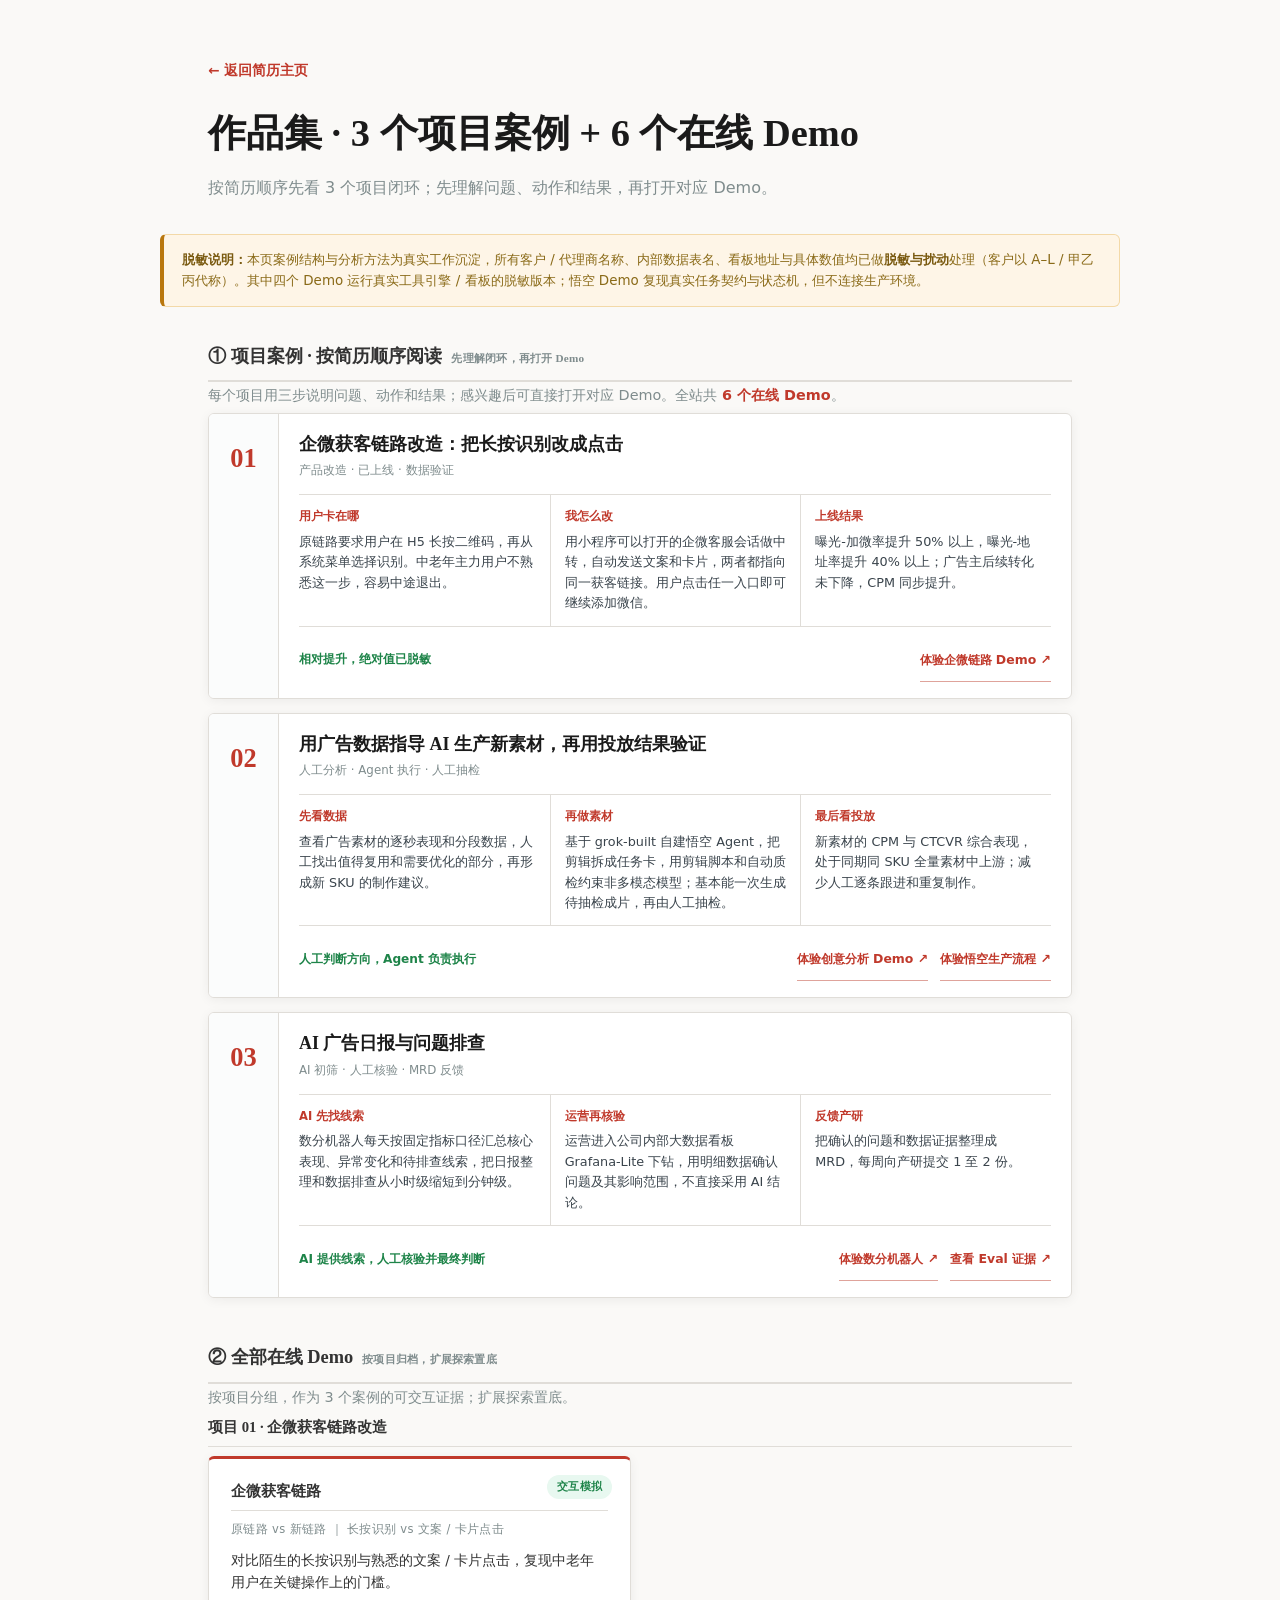
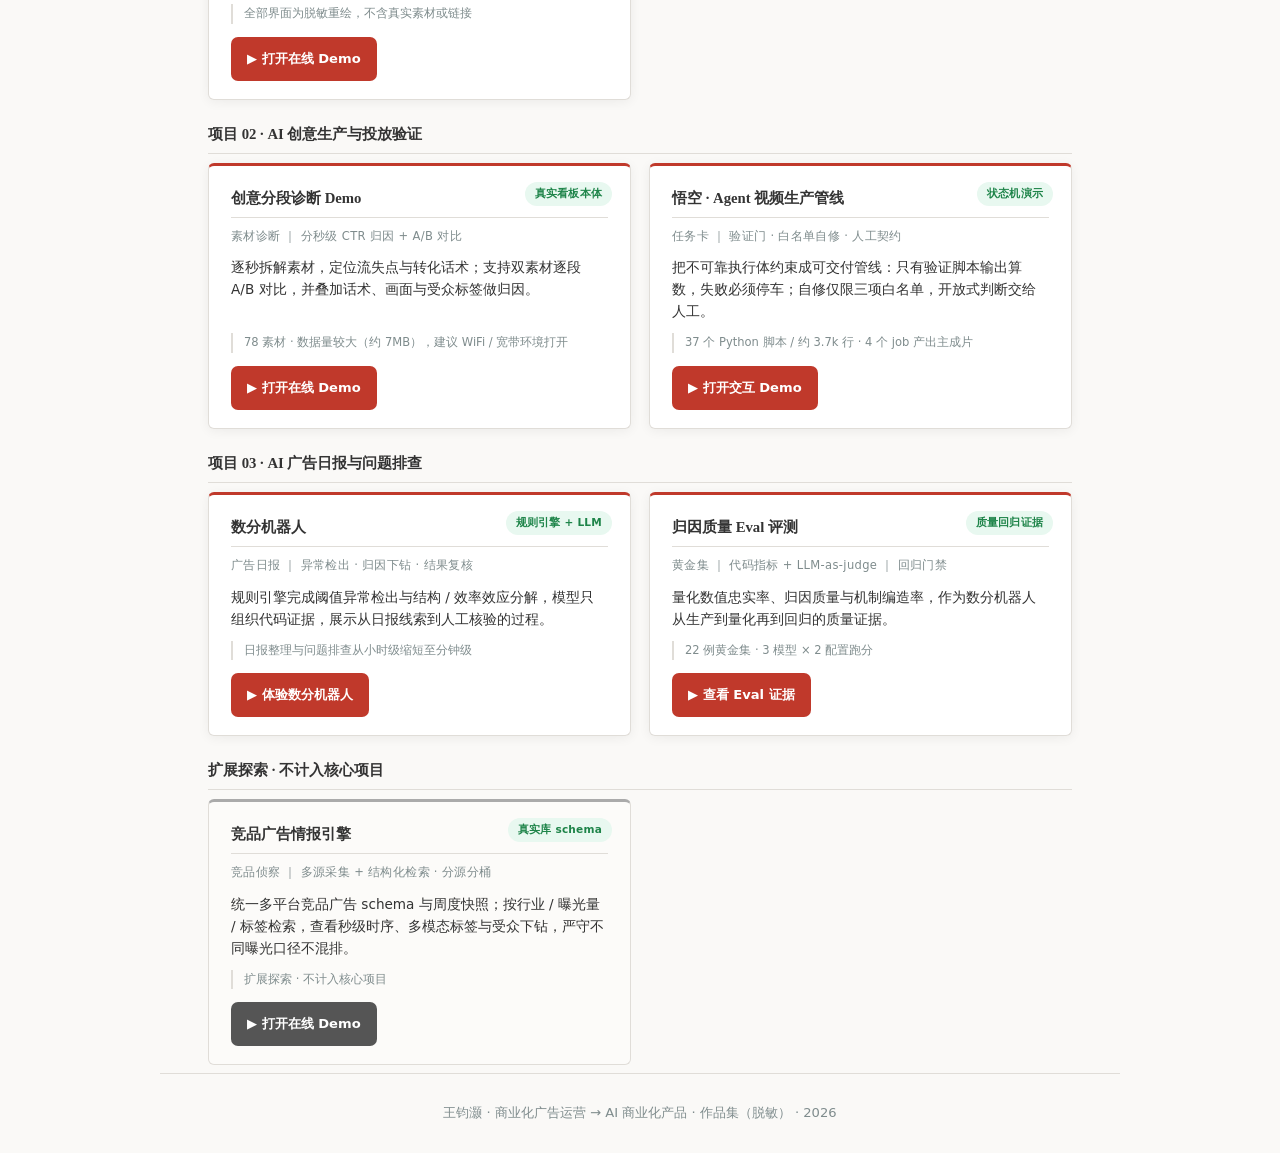
==== cases.html @ cb483949 "refactor: focus portfolio on three core cases" ====
<!DOCTYPE html>
<html lang="zh-CN">
<head>
  <meta charset="UTF-8">
  <meta name="viewport" content="width=device-width,initial-scale=1.0">
  <title>王钧灏 - 作品集：3 个项目案例 + 6 个在线 Demo</title>
  <meta name="description" content="王钧灏作品集：按简历顺序阅读企微获客链路、AI 创意生产与 AI 广告日报 3 个项目案例，并体验 6 个在线 Demo。">
  <link rel="icon" href="favicon.svg" type="image/svg+xml">
  <link rel="icon" href="favicon.png" type="image/png" sizes="256x256">
  <meta property="og:type" content="website">
  <meta property="og:title" content="王钧灏 · 作品集：3 个项目案例 + 6 个在线 Demo">
  <meta property="og:description" content="企微获客链路、AI 创意生产与 AI 广告日报 3 个项目案例，以及 6 个在线 Demo。">
  <meta property="og:image" content="https://kinghowang.github.io/kingho-resume/og-image.png">
  <meta property="og:url" content="https://kinghowang.github.io/kingho-resume/cases.html">
  <meta name="twitter:card" content="summary_large_image">
  <link rel="stylesheet" href="style.css">
  <style>
    /* ===== 案例页专属样式（复用 style.css 变量） ===== */
    :root{--c-green:#1e8449;--c-amber:#b9770e}
    .page-head{max-width:960px;margin:0 auto;padding:56px 48px 8px}
    .back-link{font-size:.85rem;color:var(--accent);text-decoration:none;font-weight:600}
    .back-link:hover{text-decoration:underline}
    .page-head h1{font-family:var(--font-display);font-size:clamp(1.7rem,3.5vw,2.4rem);font-weight:700;margin:18px 0 8px}
    .page-head .sub{color:var(--muted);font-size:1rem;max-width:680px}
    .disclaimer{
      max-width:960px;margin:24px auto 8px;padding:14px 18px;
      background:#fef5e7;border:1px solid #f3d9a8;border-left:4px solid var(--c-amber);
      border-radius:var(--radius);font-size:.84rem;color:#8a6a18;line-height:1.6;
    }
    .disclaimer strong{color:#7a5a10}

    /* ===== 在线 Demo 画廊 ===== */
    .demo-gallery{max-width:960px;margin:6px auto 8px;padding:0 48px;display:grid;grid-template-columns:1fr 1fr;gap:18px}
    .core-gallery{grid-template-columns:1fr}
    .demo-card{position:relative;display:flex;flex-direction:column;background:var(--card);border:1px solid var(--border);border-top:3px solid var(--accent);border-radius:var(--radius);padding:20px 22px 18px;box-shadow:var(--shadow);opacity:0;transform:translateY(24px)}
    .demo-card.visible{animation:fadeUp .55s ease forwards}
    .demo-card .dc-badge{position:absolute;top:16px;right:18px;font-size:.66rem;font-weight:700;color:var(--c-green);background:#e8f8f0;border-radius:20px;padding:3px 10px;letter-spacing:.02em}
    .demo-card h3{font-family:var(--font-display);font-size:1.12rem;font-weight:700;margin:0 0 4px;padding-right:92px}
    .demo-card .dc-kind{font-size:.72rem;color:var(--muted);letter-spacing:.03em;margin-bottom:10px}
    .demo-card .dc-desc{font-size:.85rem;line-height:1.62;color:#333;flex:1}
    .demo-card .dc-desc strong{color:var(--accent);font-weight:600}
    .demo-card .dc-meta{font-size:.72rem;color:var(--muted);margin:11px 0 13px;padding-left:11px;border-left:2px solid var(--border)}
    .demo-card .dc-open{display:inline-flex;align-items:center;gap:7px;align-self:flex-start;min-height:44px;font-size:.82rem;font-weight:700;color:#fff;background:var(--accent);border-radius:7px;padding:8px 16px;text-decoration:none;transition:opacity .18s,transform .18s}
    .demo-card .dc-open:hover{opacity:.9;transform:translateX(2px)}
    .demo-card.core-feature{grid-column:1/-1;background:linear-gradient(180deg,#fff,#fdf8f7);border-left:3px solid var(--accent)}
    .demo-card.core-feature .dc-actions{display:flex;flex-wrap:wrap;gap:10px;margin-top:auto}
    .demo-card.core-feature .dc-open.secondary{color:var(--accent);background:#fff;border:1px solid var(--accent)}
    .demo-card.extension{box-shadow:none;border-top-color:#aaa;background:#fcfbf9}
    .demo-card.extension .dc-open{background:#555}
    .section-divider{max-width:960px;margin:34px auto 0;padding:0 48px}
    .section-divider h2{font-family:var(--font-display);font-size:1.15rem;font-weight:700;color:#333;border-bottom:2px solid var(--border);padding-bottom:8px;display:flex;align-items:baseline;gap:9px;flex-wrap:wrap}
    .section-divider .sd-tag{font-size:.7rem;font-weight:600;color:var(--muted);letter-spacing:.02em}
    .demo-lead{max-width:960px;margin:2px auto 0;padding:0 48px;font-size:.9rem;color:var(--muted);line-height:1.6}
    /* ===== 与简历同序的项目入口 ===== */
    .case-index{max-width:960px;margin:6px auto 8px;padding:0 48px;display:grid;gap:14px}
    .case-index-card{display:grid;grid-template-columns:70px minmax(0,1fr);background:var(--card);border:1px solid var(--border);border-radius:var(--radius);box-shadow:var(--shadow);overflow:hidden;opacity:0;transform:translateY(24px)}
    .case-index-card.visible{animation:fadeUp .55s ease forwards}
    .case-index-no{display:flex;align-items:flex-start;justify-content:center;padding:22px 10px;background:#fbfcfc;border-right:1px solid var(--border);font-family:var(--font-display);font-size:1.65rem;font-weight:700;color:var(--accent)}
    .case-index-body{min-width:0;padding:18px 20px 16px}
    .case-index-body h3{font-family:var(--font-display);font-size:1.12rem;font-weight:700;line-height:1.35}
    .case-index-role{margin-top:4px;color:var(--muted);font-size:.74rem}
    .case-index-steps{display:grid;grid-template-columns:repeat(3,minmax(0,1fr));margin-top:14px;border-top:1px solid var(--border);border-bottom:1px solid var(--border)}
    .case-index-step{min-width:0;padding:12px 14px 12px 0}
    .case-index-step+.case-index-step{border-left:1px solid var(--border);padding-left:14px}
    .case-index-step h4{margin-bottom:5px;color:var(--accent);font-size:.72rem;font-weight:700}
    .case-index-step p{color:#3a444c;font-size:.8rem;line-height:1.6}
    .case-index-footer{display:flex;align-items:center;justify-content:space-between;gap:14px;margin-top:11px}
    .case-index-boundary{font-size:.76rem;color:var(--c-green);font-weight:600}
    .case-index-links{display:flex;flex-wrap:wrap;gap:12px;justify-content:flex-end}
    .case-index-links a{min-height:44px;display:inline-flex;align-items:center;color:var(--accent);font-size:.78rem;font-weight:700;text-decoration:none;border-bottom:1px solid #dfa39b}
    .case-index-links a:hover{text-decoration:underline}

    /* ===== 全部 Demo 目录 ===== */
    .demo-directory{max-width:960px;margin:6px auto 8px;padding:0 48px}
    .demo-group{margin-bottom:22px}
    .demo-group:last-child{margin-bottom:0}
    .demo-group h3{font-family:var(--font-display);font-size:.92rem;font-weight:700;color:#333;margin:0 0 9px;padding-bottom:6px;border-bottom:1px solid var(--border)}
    .demo-group .demo-gallery{max-width:none;margin:0;padding:0}
    .demo-group .demo-card{opacity:1;transform:none}

    @media(max-width:640px){
      .page-head{padding-left:20px;padding-right:20px}
      .demo-gallery{grid-template-columns:1fr;padding:0 20px}
      .section-divider,.demo-lead{padding:0 20px}
      .case-index,.demo-directory{padding:0 20px}
      .case-index-card{grid-template-columns:52px minmax(0,1fr)}
      .case-index-steps{grid-template-columns:1fr}
      .case-index-step{padding:11px 0}
      .case-index-step+.case-index-step{border-left:0;border-top:1px solid var(--border);padding-left:0}
      .case-index-footer{align-items:flex-start;flex-direction:column}
      .case-index-links{justify-content:flex-start}
      .demo-card h3{padding-right:80px}
    }
  </style>
</head>
<body>

<header class="page-head" data-reveal>
  <a class="back-link" href="index.html">← 返回简历主页</a>
  <h1>作品集 · 3 个项目案例 + 6 个在线 Demo</h1>
  <p class="sub">按简历顺序先看 3 个项目闭环；先理解问题、动作和结果，再打开对应 Demo。</p>
</header>

<div class="disclaimer" data-reveal>
  <strong>脱敏说明：</strong>本页案例结构与分析方法为真实工作沉淀，所有客户 / 代理商名称、内部数据表名、看板地址与具体数值均已做<strong>脱敏与扰动</strong>处理（客户以 A–L / 甲乙丙代称）。其中四个 Demo 运行真实工具引擎 / 看板的脱敏版本；悟空 Demo 复现真实任务契约与状态机，但不连接生产环境。
</div>

<!-- ============ ① 与简历同序的项目入口 ============ -->
<div class="section-divider" data-reveal><h2>① 项目案例 · 按简历顺序阅读 <span class="sd-tag">先理解闭环，再打开 Demo</span></h2></div>
<p class="demo-lead" data-reveal>每个项目用三步说明问题、动作和结果；感兴趣后可直接打开对应 Demo。全站共 <strong style="color:var(--accent)">6 个在线 Demo</strong>。</p>
<div class="case-index">
  <article class="case-index-card" id="case-lianlu" data-testid="project-case" data-reveal>
    <div class="case-index-no" aria-hidden="true">01</div>
    <div class="case-index-body">
      <h3>企微获客链路改造：把长按识别改成点击</h3>
      <p class="case-index-role">产品改造 · 已上线 · 数据验证</p>
      <div class="case-index-steps">
        <section class="case-index-step"><h4>用户卡在哪</h4><p>原链路要求用户在 H5 长按二维码，再从系统菜单选择识别。中老年主力用户不熟悉这一步，容易中途退出。</p></section>
        <section class="case-index-step"><h4>我怎么改</h4><p>用小程序可以打开的企微客服会话做中转，自动发送文案和卡片，两者都指向同一获客链接。用户点击任一入口即可继续添加微信。</p></section>
        <section class="case-index-step"><h4>上线结果</h4><p>曝光-加微率提升 50% 以上，曝光-地址率提升 40% 以上；广告主后续转化未下降，CPM 同步提升。</p></section>
      </div>
      <div class="case-index-footer"><p class="case-index-boundary">相对提升，绝对值已脱敏</p><div class="case-index-links"><a href="demo-wecom-flow.html">体验企微链路 Demo ↗</a></div></div>
    </div>
  </article>
  <article class="case-index-card" data-testid="project-case" data-reveal>
    <div class="case-index-no" aria-hidden="true">02</div>
    <div class="case-index-body">
      <h3>用广告数据指导 AI 生产新素材，再用投放结果验证</h3>
      <p class="case-index-role">人工分析 · Agent 执行 · 人工抽检</p>
      <div class="case-index-steps">
        <section class="case-index-step"><h4>先看数据</h4><p>查看广告素材的逐秒表现和分段数据，人工找出值得复用和需要优化的部分，再形成新 SKU 的制作建议。</p></section>
        <section class="case-index-step"><h4>再做素材</h4><p>基于 grok-built 自建悟空 Agent，把剪辑拆成任务卡，用剪辑脚本和自动质检约束非多模态模型；基本能一次生成待抽检成片，再由人工抽检。</p></section>
        <section class="case-index-step"><h4>最后看投放</h4><p>新素材的 CPM 与 CTCVR 综合表现，处于同期同 SKU 全量素材中上游；减少人工逐条跟进和重复制作。</p></section>
      </div>
      <div class="case-index-footer"><p class="case-index-boundary">人工判断方向，Agent 负责执行</p><div class="case-index-links"><a href="demo-creative.html">体验创意分析 Demo ↗</a><a href="demo-wukong.html">体验悟空生产流程 ↗</a></div></div>
    </div>
  </article>
  <article class="case-index-card" data-testid="project-case" data-reveal>
    <div class="case-index-no" aria-hidden="true">03</div>
    <div class="case-index-body">
      <h3>AI 广告日报与问题排查</h3>
      <p class="case-index-role">AI 初筛 · 人工核验 · MRD 反馈</p>
      <div class="case-index-steps">
        <section class="case-index-step"><h4>AI 先找线索</h4><p>数分机器人每天按固定指标口径汇总核心表现、异常变化和待排查线索，把日报整理和数据排查从小时级缩短到分钟级。</p></section>
        <section class="case-index-step"><h4>运营再核验</h4><p>运营进入公司内部大数据看板 Grafana-Lite 下钻，用明细数据确认问题及其影响范围，不直接采用 AI 结论。</p></section>
        <section class="case-index-step"><h4>反馈产研</h4><p>把确认的问题和数据证据整理成 MRD，每周向产研提交 1 至 2 份。</p></section>
      </div>
      <div class="case-index-footer"><p class="case-index-boundary">AI 提供线索，人工核验并最终判断</p><div class="case-index-links"><a href="demo-shufen.html">体验数分机器人 ↗</a><a href="demo-eval.html">查看 Eval 证据 ↗</a></div></div>
    </div>
  </article>
</div>

<!-- ============ ② 全部在线 DEMO ============ -->
<section data-section="demo-directory" aria-labelledby="demo-heading">
  <div class="section-divider" data-reveal style="margin-top:44px"><h2 id="demo-heading">② 全部在线 Demo <span class="sd-tag">按项目归档，扩展探索置底</span></h2></div>
  <p class="demo-lead" data-reveal>按项目分组，作为 3 个案例的可交互证据；扩展探索置底。</p>
  <div class="demo-directory">
    <div class="demo-group">
      <h3>项目 01 · 企微获客链路改造</h3>
      <div class="demo-gallery">
        <div class="demo-card" data-testid="project-demo" data-reveal>
          <span class="dc-badge">交互模拟</span>
          <h3>企微获客链路</h3>
          <div class="dc-kind">原链路 vs 新链路 ｜ 长按识别 vs 文案 / 卡片点击</div>
          <p class="dc-desc">对比陌生的长按识别与熟悉的文案 / 卡片点击，复现中老年用户在关键操作上的门槛。</p>
          <div class="dc-meta">全部界面为脱敏重绘，不含真实素材或链接</div>
          <a class="dc-open" href="demo-wecom-flow.html">▶ 打开在线 Demo</a>
        </div>
      </div>
    </div>

    <div class="demo-group">
      <h3>项目 02 · AI 创意生产与投放验证</h3>
      <div class="demo-gallery">
        <div class="demo-card" data-testid="project-demo" data-reveal>
          <span class="dc-badge">真实看板本体</span>
          <h3>创意分段诊断 Demo</h3>
          <div class="dc-kind">素材诊断 ｜ 分秒级 CTR 归因 + A/B 对比</div>
          <p class="dc-desc">逐秒拆解素材，定位流失点与转化话术；支持双素材逐段 A/B 对比，并叠加话术、画面与受众标签做归因。</p>
          <div class="dc-meta">78 素材 · 数据量较大（约 7MB），建议 WiFi / 宽带环境打开</div>
          <a class="dc-open" href="demo-creative.html">▶ 打开在线 Demo</a>
        </div>
        <div class="demo-card" data-testid="project-demo" data-reveal>
          <span class="dc-badge">状态机演示</span>
          <h3>悟空 · Agent 视频生产管线</h3>
          <div class="dc-kind">任务卡 ｜ 验证门 · 白名单自修 · 人工契约</div>
          <p class="dc-desc">把不可靠执行体约束成可交付管线：只有验证脚本输出算数，失败必须停车；自修仅限三项白名单，开放式判断交给人工。</p>
          <div class="dc-meta">37 个 Python 脚本 / 约 3.7k 行 · 4 个 job 产出主成片</div>
          <a class="dc-open" href="demo-wukong.html">▶ 打开交互 Demo</a>
        </div>
      </div>
    </div>

    <div class="demo-group">
      <h3>项目 03 · AI 广告日报与问题排查</h3>
      <div class="demo-gallery">
        <div class="demo-card" data-testid="project-demo" data-reveal>
          <span class="dc-badge">规则引擎 + LLM</span>
          <h3>数分机器人</h3>
          <div class="dc-kind">广告日报 ｜ 异常检出 · 归因下钻 · 结果复核</div>
          <p class="dc-desc">规则引擎完成阈值异常检出与结构 / 效率效应分解，模型只组织代码证据，展示从日报线索到人工核验的过程。</p>
          <div class="dc-meta">日报整理与问题排查从小时级缩短至分钟级</div>
          <a class="dc-open" href="demo-shufen.html">▶ 体验数分机器人</a>
        </div>
        <div class="demo-card" data-testid="project-demo" data-reveal>
          <span class="dc-badge">质量回归证据</span>
          <h3>归因质量 Eval 评测</h3>
          <div class="dc-kind">黄金集 ｜ 代码指标 + LLM-as-judge ｜ 回归门禁</div>
          <p class="dc-desc">量化数值忠实率、归因质量与机制编造率，作为数分机器人从生产到量化再到回归的质量证据。</p>
          <div class="dc-meta">22 例黄金集 · 3 模型 × 2 配置跑分</div>
          <a class="dc-open" href="demo-eval.html">▶ 查看 Eval 证据</a>
        </div>
      </div>
    </div>

    <div class="demo-group">
      <h3>扩展探索 · 不计入核心项目</h3>
      <div class="demo-gallery">
        <div class="demo-card extension" data-testid="extension-demo" data-reveal>
          <span class="dc-badge">真实库 schema</span>
          <h3>竞品广告情报引擎</h3>
          <div class="dc-kind">竞品侦察 ｜ 多源采集 + 结构化检索 · 分源分桶</div>
          <p class="dc-desc">统一多平台竞品广告 schema 与周度快照；按行业 / 曝光量 / 标签检索，查看秒级时序、多模态标签与受众下钻，严守不同曝光口径不混排。</p>
          <div class="dc-meta">扩展探索 · 不计入核心项目</div>
          <a class="dc-open" href="demo-advideo.html">▶ 打开在线 Demo</a>
        </div>
      </div>
    </div>
  </div>
</section>

<footer class="footer">王钧灏 · 商业化广告运营 → AI 商业化产品 · 作品集（脱敏） · 2026</footer>

<script>
document.addEventListener('DOMContentLoaded',()=>{
  const els=document.querySelectorAll('[data-reveal]');
  const io=new IntersectionObserver((entries)=>{
    entries.forEach(e=>{if(e.isIntersecting){e.target.classList.add('visible');io.unobserve(e.target)}})
  },{threshold:.08});
  els.forEach(el=>io.observe(el));
});

</script>
</body>
</html>
---- style.css ----
/* 字体：本地系统字体栈，零外部请求（去除 Google Fonts @import，加载更快、国内更稳）。
   若访客本机装有 Playfair Display / Source Sans 3 仍会优先使用，否则即时回退系统字体。 */

*{margin:0;padding:0;box-sizing:border-box}

:root{
  --ink:#1a1a1a;
  --paper:#faf9f7;
  --accent:#c0392b;
  --accent-soft:#e74c3c;
  --muted:#7f8c8d;
  --card:#ffffff;
  --border:#e0ddd8;
  --radius:6px;
  --shadow:0 2px 12px rgba(0,0,0,0.06);
  --font-display:'Playfair Display',Georgia,'Times New Roman','Songti SC','STSong','SimSun',serif;
  --font-body:'Source Sans 3',system-ui,-apple-system,'Segoe UI','PingFang SC','Microsoft YaHei','Hiragino Sans GB',sans-serif;
}

html{scroll-behavior:smooth}
body{
  font-family:var(--font-body);
  color:var(--ink);
  background:var(--paper);
  line-height:1.7;
  -webkit-font-smoothing:antialiased;
}

/* Hero */
.hero{
  position:relative;
  display:flex;
  align-items:center;
  gap:40px;
  padding:72px 48px 56px;
  max-width:960px;
  margin:0 auto;
  opacity:0;transform:translateY(24px);
  animation:fadeUp .7s .1s ease forwards;
}
.avatar-wrap{
  flex-shrink:0;width:140px;height:140px;border-radius:50%;
  overflow:hidden;border:3px solid var(--accent);
  box-shadow:0 8px 32px rgba(192,57,43,.15);
  transition:transform .35s ease;
  z-index:1;
}
.avatar-wrap:hover{transform:scale(1.05) rotate(2deg)}
.avatar-wrap img{width:100%;height:100%;object-fit:cover;display:block}
.hero-text{z-index:1;flex:1}
.hero-text h1{
  font-family:var(--font-display);
  font-size:clamp(2rem,4vw,2.8rem);
  font-weight:700;letter-spacing:.02em;
  margin-bottom:6px;
}
.hero-text .tagline{font-size:1.05rem;color:var(--muted);margin-bottom:14px}
.contact-row{display:flex;flex-wrap:wrap;gap:18px;font-size:.88rem;color:var(--muted)}
.contact-row > *::before{content:'';display:inline-block;width:6px;height:6px;border-radius:50%;background:var(--accent);margin-right:8px;vertical-align:middle}
.contact-row a{color:inherit;text-decoration:underline;text-decoration-color:rgba(192,57,43,.45);text-underline-offset:3px}
.contact-row a:hover{color:var(--accent);text-decoration-color:var(--accent)}
.contact-row a:focus-visible{outline:2px solid var(--accent);outline-offset:3px;border-radius:2px}
/* 微信：contact-row 内联入口 + 点击弹层 */
.wechat-trigger{font:inherit;color:inherit;background:none;border:0;padding:0;cursor:pointer;
  text-decoration:underline;text-decoration-color:rgba(192,57,43,.45);text-underline-offset:3px}
.wechat-trigger:hover{color:var(--accent);text-decoration-color:var(--accent)}
.wechat-trigger:focus-visible{outline:2px solid var(--accent);outline-offset:3px;border-radius:2px}
.wechat-dialog{border:0;padding:0;margin:auto;background:transparent;width:min(92vw,320px);max-width:none}
.wechat-dialog::backdrop{background:rgba(25,34,46,.55)}
.wechat-card{background:#fff;border:1px solid var(--border);border-radius:var(--radius);
  padding:22px 24px 18px;text-align:center;box-shadow:0 18px 48px rgba(0,0,0,.18)}
.wechat-card img{display:block;width:230px;height:230px;padding:20px;margin:0 auto 12px;object-fit:contain;background:#fff;border-radius:8px}
.wechat-card .wc-cap{font-size:.78rem;color:var(--muted);margin-bottom:8px}
.wechat-card .wechat-id{display:block;font-family:var(--mono,'SFMono-Regular',Consolas,monospace);
  font-size:.95rem;font-weight:700;color:var(--ink);letter-spacing:0;overflow-wrap:anywhere;margin-bottom:14px}
.wechat-card .wc-actions{display:flex;gap:10px;justify-content:center}
.wechat-card button{font:inherit;font-size:.8rem;padding:7px 16px;border-radius:7px;cursor:pointer;
  border:1px solid var(--border);background:#fff;color:#444;transition:all .18s}
.wechat-card #wechatCopy{min-width:140px}
.wechat-card #wechatClose{min-width:64px}
.wechat-card button.primary{background:var(--accent);border-color:var(--accent);color:#fff;font-weight:600}
.wechat-card button:hover{opacity:.86}
.wechat-card button:focus-visible{outline:2px solid var(--accent);outline-offset:2px}

/* Section */
.section{max-width:960px;margin:0 auto;padding:0 48px 56px;opacity:0;transform:translateY(32px)}
.section.visible{animation:fadeUp .6s ease forwards}
.section-title{
  font-family:var(--font-display);
  font-size:1.5rem;font-weight:600;
  border-bottom:2px solid var(--accent);
  padding-bottom:8px;margin-bottom:28px;
  display:flex;align-items:center;gap:10px;
}
.section-title .icon{
  width:28px;height:28px;border-radius:6px;
  background:var(--accent);color:#fff;
  display:grid;place-items:center;font-size:.85rem;flex-shrink:0;
}

/* Bento Grid */
.bento{display:grid;grid-template-columns:1fr 1fr;gap:16px}
.bento-card{
  background:var(--card);border:1px solid var(--border);
  border-radius:var(--radius);padding:20px 22px;
  transition:transform .25s ease,box-shadow .25s ease;
}
.bento-card:hover{transform:translateY(-3px);box-shadow:var(--shadow)}
.bento-card h3{font-size:.78rem;text-transform:uppercase;letter-spacing:.06em;color:var(--muted);margin-bottom:6px;font-weight:500}
.bento-card p{font-size:.92rem;line-height:1.6}
.bento-card .num{color:var(--accent);font-weight:700}

/* Resume project evidence rows */
.sec-note{max-width:960px;margin:-14px auto 18px;padding:0 48px;font-size:.82rem;color:var(--muted)}
.resume-project-list{display:grid;gap:14px}
.resume-project{display:grid;grid-template-columns:82px minmax(0,1fr);background:var(--card);border:1px solid var(--border);border-radius:6px;overflow:hidden;box-shadow:0 8px 24px rgba(31,35,38,.045);transition:transform .2s ease,box-shadow .2s ease}
.resume-project:hover{transform:translateY(-2px);box-shadow:var(--shadow)}
.resume-project__rail{display:flex;flex-direction:column;align-items:center;justify-content:space-between;padding:22px 12px;color:var(--accent);background:#fbfcfc;border-right:1px solid var(--border)}
.resume-project__rail strong{font-family:Georgia,serif;font-size:1.82rem;line-height:1}
.resume-project__rail span{writing-mode:vertical-rl;color:var(--muted);font-size:.68rem}
.resume-project__main{min-width:0;padding:22px 24px 18px}
.resume-project__header h3{font-family:var(--font-display);font-size:1.22rem;line-height:1.35;font-weight:700}
.resume-project__meta{margin-top:4px;color:#657274;font-size:.75rem}
.resume-project__steps{display:grid;grid-template-columns:repeat(3,minmax(0,1fr));margin-top:18px;border-top:1px solid var(--border);border-bottom:1px solid var(--border)}
.resume-project__step{min-width:0;padding:15px 18px 15px 0}
.resume-project__step+.resume-project__step{border-left:1px solid var(--border);padding-left:18px}
.resume-project__step h4{margin-bottom:5px;color:var(--accent);font-size:.75rem;font-weight:700}
.resume-project__step p{color:#3a444c;font-size:.82rem;line-height:1.7}
.resume-project__step strong{color:var(--ink);font-weight:700}
.resume-project__footer{display:flex;align-items:center;justify-content:space-between;gap:16px;margin-top:13px}
.resume-project__boundary{color:#196c5b;font-size:.75rem;font-weight:700}
.project-links{display:flex;flex-wrap:wrap;gap:18px}
.project-link{color:var(--accent);font-size:.75rem;font-weight:700;text-decoration:none;border-bottom:1px solid rgba(192,57,43,.45)}
.project-link::after{content:' \2197'}
.project-link:hover{border-bottom-color:var(--accent)}

/* Timeline */
.timeline{position:relative;padding-left:32px}
.timeline::before{content:'';position:absolute;left:7px;top:8px;bottom:8px;width:2px;background:var(--border)}
.tl-item{position:relative;margin-bottom:28px}
.tl-item:last-child{margin-bottom:0}
.tl-dot{
  position:absolute;left:-32px;top:8px;width:14px;height:14px;
  background:var(--accent);border-radius:50%;
  border:3px solid var(--paper);
  box-shadow:0 0 0 2px var(--accent);
}
.tl-card{
  background:var(--card);border:1px solid var(--border);
  border-radius:var(--radius);padding:22px 24px;
  transition:transform .25s ease,box-shadow .25s ease;
}
.tl-card:hover{transform:translateX(4px);box-shadow:var(--shadow)}
.tl-header{display:flex;justify-content:space-between;align-items:flex-start;flex-wrap:wrap;gap:10px;margin-bottom:14px}
.tl-header h3{font-family:var(--font-display);font-size:1.08rem;font-weight:600}
.company-tag{font-size:.75rem;background:#f0ebe6;color:var(--muted);padding:2px 10px;border-radius:20px;font-weight:500}
.date-tag{font-size:.82rem;color:var(--muted);white-space:nowrap}
.tags{display:flex;flex-wrap:wrap;gap:7px;margin-bottom:12px}
.tag{font-size:.72rem;padding:3px 9px;border-radius:4px;font-weight:500}
.tag-ind{background:#eaf2fb;color:#2471a3}
.tag-role{background:#e8f8f0;color:#1e8449}
.tag-met{background:#fef5e7;color:#b9770e}
.tl-list{list-style:none;padding:0}
.tl-list li{padding:6px 0 6px 18px;position:relative;font-size:.9rem;line-height:1.65}
.tl-list li::before{content:'';position:absolute;left:0;top:13px;width:6px;height:6px;background:var(--accent);border-radius:50%}
.tl-list li strong{font-weight:600}
.education-note{color:var(--muted);font-size:.9rem;line-height:1.65}
.tl-card--compact{display:grid;grid-template-columns:minmax(220px,.78fr) minmax(0,1.6fr) auto;grid-template-rows:auto auto;gap:6px 18px;align-items:start;padding:14px 18px}
.tl-card--compact .tl-header{display:contents}
.tl-card--compact .tl-header>div{grid-column:1;grid-row:1}
.tl-card--compact .tl-header h3{line-height:1.4}
.tl-card--compact .tl-header .date-tag{grid-column:3;grid-row:1;padding-top:2px}
.tl-card--compact>.tags{grid-column:1;grid-row:2;margin:0;align-self:start}
.tl-card--compact>.tl-list{grid-column:2;grid-row:1/3}
.tl-card--compact>.tl-list li{padding-top:0;padding-bottom:0;line-height:1.58}
.tl-card--compact>.tl-list li::before{top:8px}

/* Info Grid */
.info-grid{display:grid;grid-template-columns:1fr 1fr;gap:16px}
.info-card{background:var(--card);border:1px solid var(--border);border-radius:var(--radius);padding:20px 22px}
.info-card h4{font-size:.92rem;font-weight:600;margin-bottom:12px}
.info-list{list-style:none;padding:0}
.info-list li{font-size:.86rem;color:var(--muted);padding:4px 0 4px 16px;position:relative}
.info-list li::before{content:'\2713';position:absolute;left:0;color:#27ae60;font-weight:600;font-size:.82rem}

/* Footer */
.footer{text-align:center;padding:28px;font-size:.82rem;color:var(--muted);border-top:1px solid var(--border);max-width:960px;margin:0 auto}

/* Animations */
@keyframes fadeUp{to{opacity:1;transform:translateY(0)}}

@media(max-width:840px){
  .resume-project{grid-template-columns:56px minmax(0,1fr)}
  .resume-project__rail{padding:18px 8px}
  .resume-project__rail strong{font-size:1.45rem}
  .resume-project__main{padding:18px}
  .resume-project__steps{grid-template-columns:1fr}
  .resume-project__step{padding:13px 0}
  .resume-project__step+.resume-project__step{border-left:0;border-top:1px solid var(--border);padding-left:0}
  .resume-project__footer{align-items:flex-start;flex-direction:column}
  .tl-card--compact{grid-template-columns:1fr auto;gap:8px 12px;padding:13px 15px}
  .tl-card--compact .tl-header>div{grid-column:1;grid-row:1}
  .tl-card--compact .tl-header .date-tag{grid-column:2;grid-row:1}
  .tl-card--compact>.tags{grid-column:1/3;grid-row:2}
  .tl-card--compact>.tl-list{grid-column:1/3;grid-row:3}
}

@media(max-width:520px){
  .resume-project{grid-template-columns:1fr}
  .resume-project__rail{flex-direction:row;border-right:0;border-bottom:1px solid var(--border);padding:10px 16px}
  .resume-project__rail span{writing-mode:horizontal-tb}
  .tl-card--compact{grid-template-columns:1fr}
  .tl-card--compact .tl-header>div,.tl-card--compact .tl-header .date-tag,.tl-card--compact>.tags,.tl-card--compact>.tl-list{grid-column:1}
  .tl-card--compact .tl-header>div{grid-row:1}
  .tl-card--compact .tl-header .date-tag{grid-row:2}
  .tl-card--compact>.tags{grid-row:3}
  .tl-card--compact>.tl-list{grid-row:4}
}

/* Print */
@media print{
  body{background:#fff}
  .section,.hero{opacity:1;transform:none;animation:none}
  .bento-card,.tl-card,.info-card{box-shadow:none;break-inside:avoid}
  .avatar-wrap:hover{transform:none}
}

/* Mobile */
@media(max-width:640px){
  .hero{flex-direction:column;text-align:center;padding:28px 20px 20px;gap:14px}
  .contact-row{justify-content:center}
  .wechat-card img{width:min(calc(92vw - 48px),230px);height:min(calc(92vw - 48px),230px)}
  .bento{grid-template-columns:1fr}
  .info-grid{grid-template-columns:1fr}
  .section{padding:0 20px 40px}
  .sec-note{padding:0 20px}
  .tl-header{flex-direction:column}
}
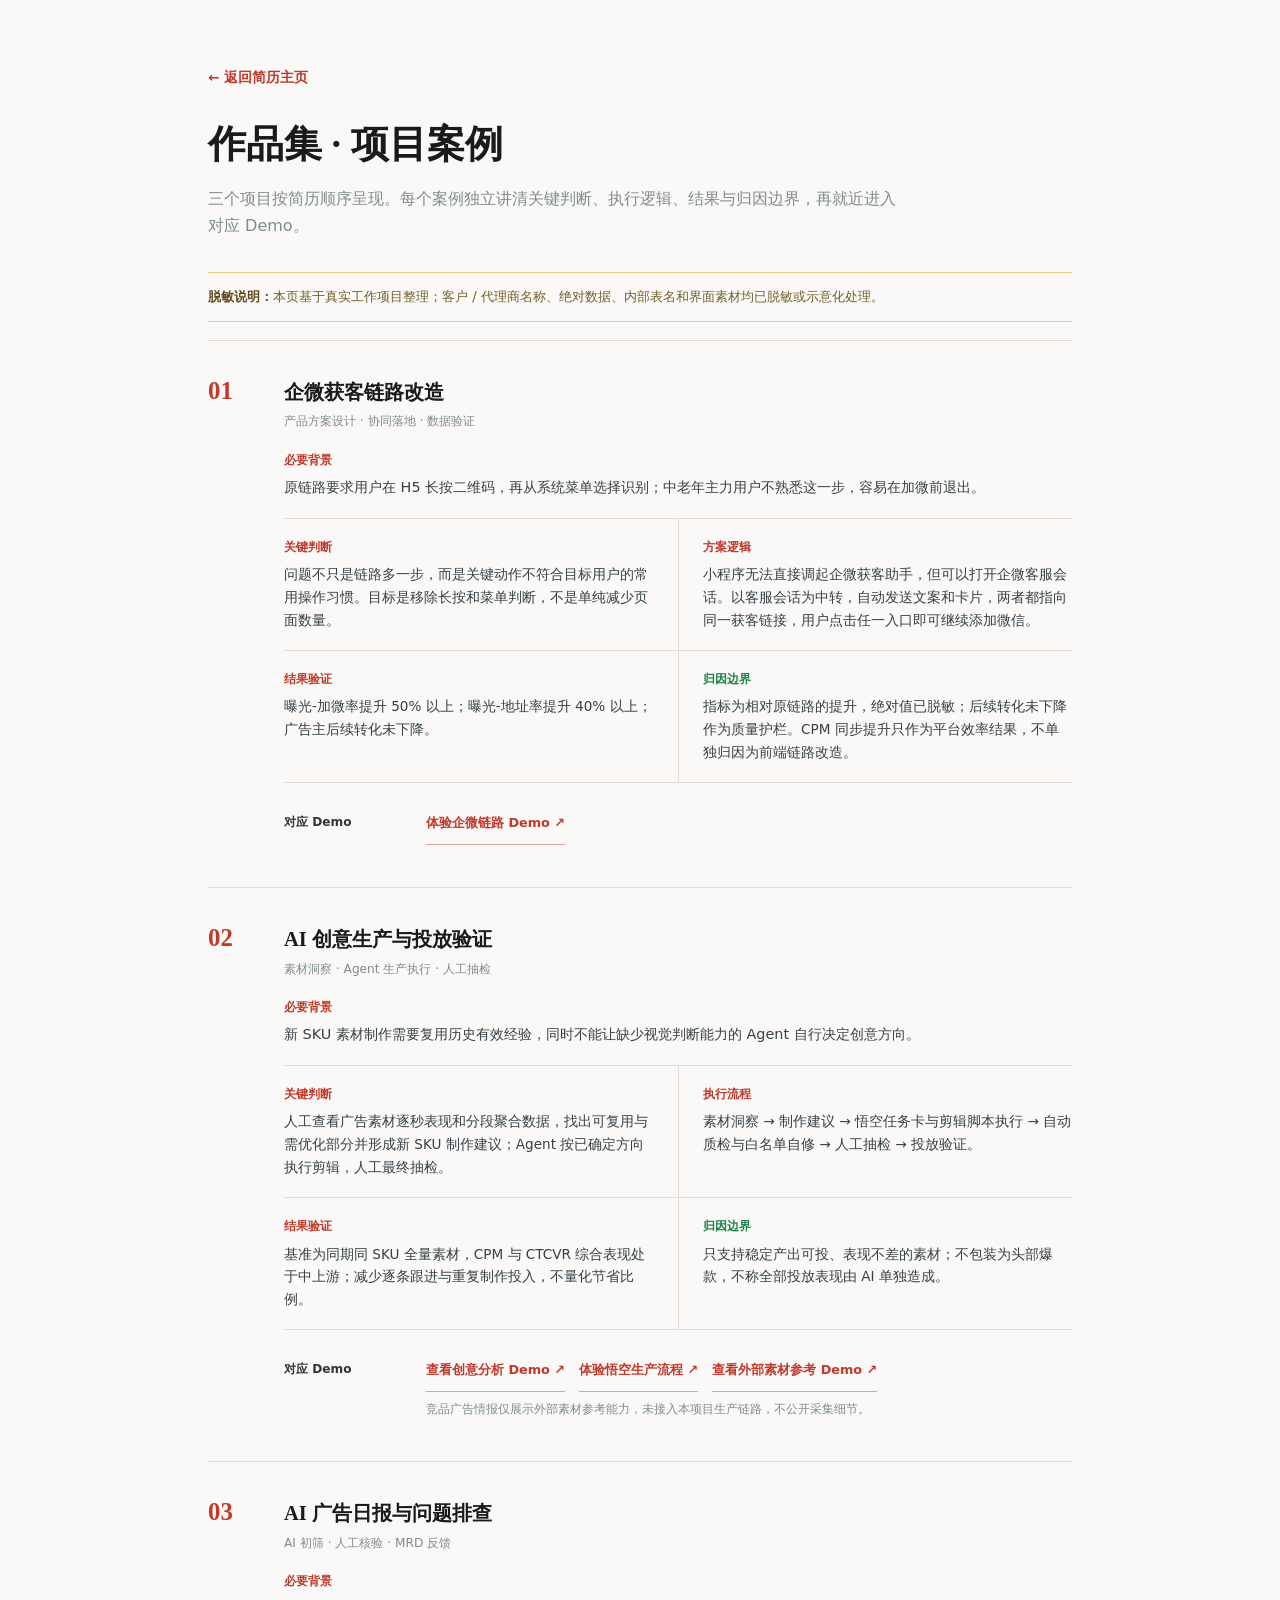
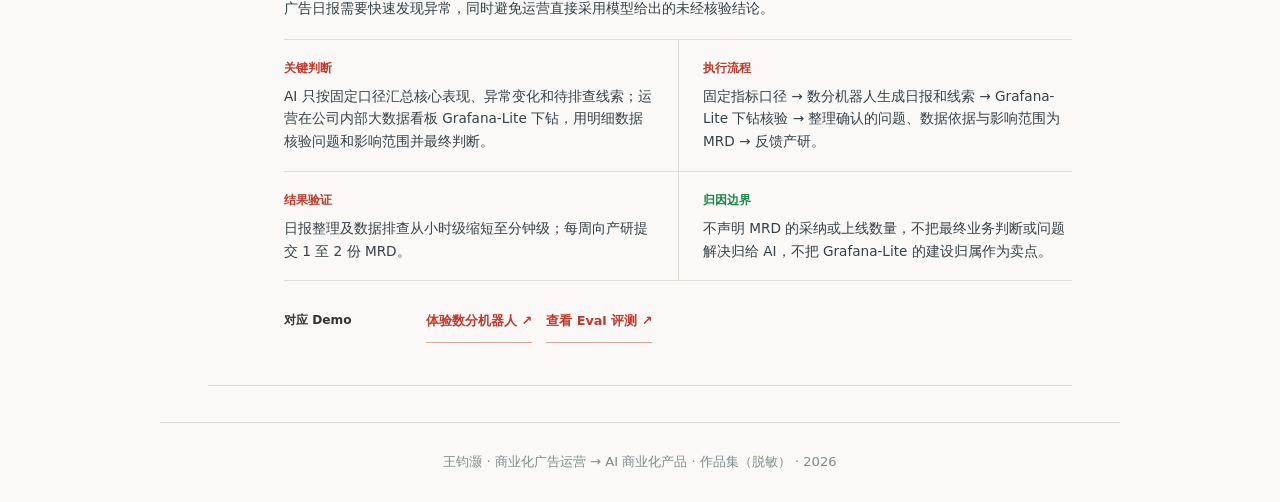
==== commit e4f9b11d: "refactor: turn portfolio into three complete project cases" ====
--- a/cases.html
+++ b/cases.html
@@ -3,93 +3,69 @@
 <head>
   <meta charset="UTF-8">
   <meta name="viewport" content="width=device-width,initial-scale=1.0">
-  <title>王钧灏 - 作品集：3 个项目案例 + 6 个在线 Demo</title>
-  <meta name="description" content="王钧灏作品集：按简历顺序阅读企微获客链路、AI 创意生产与 AI 广告日报 3 个项目案例，并体验 6 个在线 Demo。">
+  <title>王钧灏 - 作品集：三个项目案例</title>
+  <meta name="description" content="王钧灏作品集：企微获客链路、AI 创意生产与投放验证、AI 广告日报与问题排查。每个案例讲清背景、关键判断、执行逻辑、结果验证和归因边界。">
   <link rel="icon" href="favicon.svg" type="image/svg+xml">
   <link rel="icon" href="favicon.png" type="image/png" sizes="256x256">
   <meta property="og:type" content="website">
-  <meta property="og:title" content="王钧灏 · 作品集：3 个项目案例 + 6 个在线 Demo">
-  <meta property="og:description" content="企微获客链路、AI 创意生产与 AI 广告日报 3 个项目案例，以及 6 个在线 Demo。">
+  <meta property="og:title" content="王钧灏 · 作品集：三个项目案例">
+  <meta property="og:description" content="三个完整项目案例，按简历顺序呈现；对应 Demo 就近放在案例末尾。">
   <meta property="og:image" content="https://kinghowang.github.io/kingho-resume/og-image.png">
   <meta property="og:url" content="https://kinghowang.github.io/kingho-resume/cases.html">
   <meta name="twitter:card" content="summary_large_image">
   <link rel="stylesheet" href="style.css">
   <style>
-    /* ===== 案例页专属样式（复用 style.css 变量） ===== */
     :root{--c-green:#1e8449;--c-amber:#b9770e}
     .page-head{max-width:960px;margin:0 auto;padding:56px 48px 8px}
-    .back-link{font-size:.85rem;color:var(--accent);text-decoration:none;font-weight:600}
+    .back-link{display:inline-flex;align-items:center;min-height:44px;font-size:.85rem;color:var(--accent);text-decoration:none;font-weight:600}
     .back-link:hover{text-decoration:underline}
-    .page-head h1{font-family:var(--font-display);font-size:clamp(1.7rem,3.5vw,2.4rem);font-weight:700;margin:18px 0 8px}
-    .page-head .sub{color:var(--muted);font-size:1rem;max-width:680px}
-    .disclaimer{
-      max-width:960px;margin:24px auto 8px;padding:14px 18px;
-      background:#fef5e7;border:1px solid #f3d9a8;border-left:4px solid var(--c-amber);
-      border-radius:var(--radius);font-size:.84rem;color:#8a6a18;line-height:1.6;
+    .page-head h1{font-family:var(--font-display);font-size:2.4rem;font-weight:700;margin:12px 0 8px}
+    .page-head .sub{color:var(--muted);font-size:1rem;max-width:700px}
+    .disclaimer{max-width:864px;margin:24px auto 10px;padding:13px 0;border-top:1px solid #e6c986;border-bottom:1px solid #e6c986;font-size:.84rem;color:#735f2a;line-height:1.65}
+    .disclaimer strong{color:#5f4c1d}
+    .project-list{max-width:864px;margin:18px auto 0;padding:0 0 36px}
+    .project-case{padding:38px 0 42px;border-top:1px solid var(--border);opacity:0;transform:translateY(24px);scroll-margin-top:20px}
+    .project-case.visible{animation:fadeUp .55s ease forwards}
+    .project-case:last-child{border-bottom:1px solid var(--border)}
+    .project-case-head{display:grid;grid-template-columns:58px minmax(0,1fr);gap:18px;align-items:start}
+    .project-case-no{font-family:var(--font-display);font-size:1.55rem;line-height:1;color:var(--accent);font-weight:700}
+    .project-case-title h2{font-family:var(--font-display);font-size:1.28rem;line-height:1.35;font-weight:700}
+    .project-case-role{margin-top:5px;color:var(--muted);font-size:.76rem}
+    .project-context{max-width:760px;margin:19px 0 18px 76px;color:#354047;font-size:.9rem;line-height:1.72}
+    .project-label{display:block;margin-bottom:4px;color:var(--accent);font-size:.72rem;font-weight:700}
+    .project-detail-grid{display:grid;grid-template-columns:repeat(2,minmax(0,1fr));margin-left:76px;border-top:1px solid var(--border);border-bottom:1px solid var(--border)}
+    .project-detail{min-width:0;padding:18px 24px 18px 0}
+    .project-detail:nth-child(even){border-left:1px solid var(--border);padding-left:24px;padding-right:0}
+    .project-detail:nth-child(n+3){border-top:1px solid var(--border)}
+    .project-detail h3{margin-bottom:6px;color:var(--accent);font-size:.76rem;font-weight:700}
+    .project-detail p{color:#354047;font-size:.85rem;line-height:1.68}
+    .project-detail.attribution h3{color:var(--c-green)}
+    .project-demos{display:grid;grid-template-columns:128px minmax(0,1fr);gap:14px;margin:18px 0 0 76px;align-items:start}
+    .project-demos-title{padding-top:11px;color:#333;font-size:.76rem;font-weight:700}
+    .project-demo-links{display:flex;flex-wrap:wrap;gap:8px 14px}
+    .project-demo-link{display:inline-flex;align-items:center;min-height:44px;color:var(--accent);font-size:.8rem;font-weight:700;text-decoration:none;border-bottom:1px solid #dfa39b}
+    .project-demo-link:hover{text-decoration:underline}
+    .project-demo-note{width:100%;color:var(--muted);font-size:.74rem;line-height:1.6}
+    .footer{margin-top:0}
+    @media(max-width:960px){
+      .disclaimer,.project-list{margin-left:48px;margin-right:48px}
     }
-    .disclaimer strong{color:#7a5a10}
-
-    /* ===== 在线 Demo 画廊 ===== */
-    .demo-gallery{max-width:960px;margin:6px auto 8px;padding:0 48px;display:grid;grid-template-columns:1fr 1fr;gap:18px}
-    .core-gallery{grid-template-columns:1fr}
-    .demo-card{position:relative;display:flex;flex-direction:column;background:var(--card);border:1px solid var(--border);border-top:3px solid var(--accent);border-radius:var(--radius);padding:20px 22px 18px;box-shadow:var(--shadow);opacity:0;transform:translateY(24px)}
-    .demo-card.visible{animation:fadeUp .55s ease forwards}
-    .demo-card .dc-badge{position:absolute;top:16px;right:18px;font-size:.66rem;font-weight:700;color:var(--c-green);background:#e8f8f0;border-radius:20px;padding:3px 10px;letter-spacing:.02em}
-    .demo-card h3{font-family:var(--font-display);font-size:1.12rem;font-weight:700;margin:0 0 4px;padding-right:92px}
-    .demo-card .dc-kind{font-size:.72rem;color:var(--muted);letter-spacing:.03em;margin-bottom:10px}
-    .demo-card .dc-desc{font-size:.85rem;line-height:1.62;color:#333;flex:1}
-    .demo-card .dc-desc strong{color:var(--accent);font-weight:600}
-    .demo-card .dc-meta{font-size:.72rem;color:var(--muted);margin:11px 0 13px;padding-left:11px;border-left:2px solid var(--border)}
-    .demo-card .dc-open{display:inline-flex;align-items:center;gap:7px;align-self:flex-start;min-height:44px;font-size:.82rem;font-weight:700;color:#fff;background:var(--accent);border-radius:7px;padding:8px 16px;text-decoration:none;transition:opacity .18s,transform .18s}
-    .demo-card .dc-open:hover{opacity:.9;transform:translateX(2px)}
-    .demo-card.core-feature{grid-column:1/-1;background:linear-gradient(180deg,#fff,#fdf8f7);border-left:3px solid var(--accent)}
-    .demo-card.core-feature .dc-actions{display:flex;flex-wrap:wrap;gap:10px;margin-top:auto}
-    .demo-card.core-feature .dc-open.secondary{color:var(--accent);background:#fff;border:1px solid var(--accent)}
-    .demo-card.extension{box-shadow:none;border-top-color:#aaa;background:#fcfbf9}
-    .demo-card.extension .dc-open{background:#555}
-    .section-divider{max-width:960px;margin:34px auto 0;padding:0 48px}
-    .section-divider h2{font-family:var(--font-display);font-size:1.15rem;font-weight:700;color:#333;border-bottom:2px solid var(--border);padding-bottom:8px;display:flex;align-items:baseline;gap:9px;flex-wrap:wrap}
-    .section-divider .sd-tag{font-size:.7rem;font-weight:600;color:var(--muted);letter-spacing:.02em}
-    .demo-lead{max-width:960px;margin:2px auto 0;padding:0 48px;font-size:.9rem;color:var(--muted);line-height:1.6}
-    /* ===== 与简历同序的项目入口 ===== */
-    .case-index{max-width:960px;margin:6px auto 8px;padding:0 48px;display:grid;gap:14px}
-    .case-index-card{display:grid;grid-template-columns:70px minmax(0,1fr);background:var(--card);border:1px solid var(--border);border-radius:var(--radius);box-shadow:var(--shadow);overflow:hidden;opacity:0;transform:translateY(24px)}
-    .case-index-card.visible{animation:fadeUp .55s ease forwards}
-    .case-index-no{display:flex;align-items:flex-start;justify-content:center;padding:22px 10px;background:#fbfcfc;border-right:1px solid var(--border);font-family:var(--font-display);font-size:1.65rem;font-weight:700;color:var(--accent)}
-    .case-index-body{min-width:0;padding:18px 20px 16px}
-    .case-index-body h3{font-family:var(--font-display);font-size:1.12rem;font-weight:700;line-height:1.35}
-    .case-index-role{margin-top:4px;color:var(--muted);font-size:.74rem}
-    .case-index-steps{display:grid;grid-template-columns:repeat(3,minmax(0,1fr));margin-top:14px;border-top:1px solid var(--border);border-bottom:1px solid var(--border)}
-    .case-index-step{min-width:0;padding:12px 14px 12px 0}
-    .case-index-step+.case-index-step{border-left:1px solid var(--border);padding-left:14px}
-    .case-index-step h4{margin-bottom:5px;color:var(--accent);font-size:.72rem;font-weight:700}
-    .case-index-step p{color:#3a444c;font-size:.8rem;line-height:1.6}
-    .case-index-footer{display:flex;align-items:center;justify-content:space-between;gap:14px;margin-top:11px}
-    .case-index-boundary{font-size:.76rem;color:var(--c-green);font-weight:600}
-    .case-index-links{display:flex;flex-wrap:wrap;gap:12px;justify-content:flex-end}
-    .case-index-links a{min-height:44px;display:inline-flex;align-items:center;color:var(--accent);font-size:.78rem;font-weight:700;text-decoration:none;border-bottom:1px solid #dfa39b}
-    .case-index-links a:hover{text-decoration:underline}
-
-    /* ===== 全部 Demo 目录 ===== */
-    .demo-directory{max-width:960px;margin:6px auto 8px;padding:0 48px}
-    .demo-group{margin-bottom:22px}
-    .demo-group:last-child{margin-bottom:0}
-    .demo-group h3{font-family:var(--font-display);font-size:.92rem;font-weight:700;color:#333;margin:0 0 9px;padding-bottom:6px;border-bottom:1px solid var(--border)}
-    .demo-group .demo-gallery{max-width:none;margin:0;padding:0}
-    .demo-group .demo-card{opacity:1;transform:none}
-
     @media(max-width:640px){
-      .page-head{padding-left:20px;padding-right:20px}
-      .demo-gallery{grid-template-columns:1fr;padding:0 20px}
-      .section-divider,.demo-lead{padding:0 20px}
-      .case-index,.demo-directory{padding:0 20px}
-      .case-index-card{grid-template-columns:52px minmax(0,1fr)}
-      .case-index-steps{grid-template-columns:1fr}
-      .case-index-step{padding:11px 0}
-      .case-index-step+.case-index-step{border-left:0;border-top:1px solid var(--border);padding-left:0}
-      .case-index-footer{align-items:flex-start;flex-direction:column}
-      .case-index-links{justify-content:flex-start}
-      .demo-card h3{padding-right:80px}
+      .page-head{padding:36px 20px 4px}
+      .page-head h1{font-size:1.7rem}
+      .disclaimer,.project-list{margin-left:20px;margin-right:20px}
+      .project-case{padding:30px 0 34px}
+      .project-case-head{grid-template-columns:42px minmax(0,1fr);gap:10px}
+      .project-case-no{font-size:1.25rem}
+      .project-context,.project-detail-grid,.project-demos{margin-left:52px}
+      .project-detail-grid{grid-template-columns:1fr}
+      .project-detail{padding:15px 0}
+      .project-detail:nth-child(even){border-left:0;border-top:1px solid var(--border);padding-left:0}
+      .project-detail:nth-child(n+3){border-top:1px solid var(--border)}
+      .project-demos{grid-template-columns:1fr;gap:2px}
+      .project-demos-title{padding-top:0}
+      .project-demo-links{display:grid;grid-template-columns:1fr}
+      .project-demo-link{width:100%}
     }
   </style>
 </head>
@@ -97,137 +73,86 @@
 
 <header class="page-head" data-reveal>
   <a class="back-link" href="index.html">← 返回简历主页</a>
-  <h1>作品集 · 3 个项目案例 + 6 个在线 Demo</h1>
-  <p class="sub">按简历顺序先看 3 个项目闭环；先理解问题、动作和结果，再打开对应 Demo。</p>
+  <h1>作品集 · 项目案例</h1>
+  <p class="sub">三个项目按简历顺序呈现。每个案例独立讲清关键判断、执行逻辑、结果与归因边界，再就近进入对应 Demo。</p>
 </header>
 
 <div class="disclaimer" data-reveal>
-  <strong>脱敏说明：</strong>本页案例结构与分析方法为真实工作沉淀，所有客户 / 代理商名称、内部数据表名、看板地址与具体数值均已做<strong>脱敏与扰动</strong>处理（客户以 A–L / 甲乙丙代称）。其中四个 Demo 运行真实工具引擎 / 看板的脱敏版本；悟空 Demo 复现真实任务契约与状态机，但不连接生产环境。
+  <strong>脱敏说明：</strong>本页基于真实工作项目整理；客户 / 代理商名称、绝对数据、内部表名和界面素材均已脱敏或示意化处理。
 </div>
 
-<!-- ============ ① 与简历同序的项目入口 ============ -->
-<div class="section-divider" data-reveal><h2>① 项目案例 · 按简历顺序阅读 <span class="sd-tag">先理解闭环，再打开 Demo</span></h2></div>
-<p class="demo-lead" data-reveal>每个项目用三步说明问题、动作和结果；感兴趣后可直接打开对应 Demo。全站共 <strong style="color:var(--accent)">6 个在线 Demo</strong>。</p>
-<div class="case-index">
-  <article class="case-index-card" id="case-lianlu" data-testid="project-case" data-reveal>
-    <div class="case-index-no" aria-hidden="true">01</div>
-    <div class="case-index-body">
-      <h3>企微获客链路改造：把长按识别改成点击</h3>
-      <p class="case-index-role">产品改造 · 已上线 · 数据验证</p>
-      <div class="case-index-steps">
-        <section class="case-index-step"><h4>用户卡在哪</h4><p>原链路要求用户在 H5 长按二维码，再从系统菜单选择识别。中老年主力用户不熟悉这一步，容易中途退出。</p></section>
-        <section class="case-index-step"><h4>我怎么改</h4><p>用小程序可以打开的企微客服会话做中转，自动发送文案和卡片，两者都指向同一获客链接。用户点击任一入口即可继续添加微信。</p></section>
-        <section class="case-index-step"><h4>上线结果</h4><p>曝光-加微率提升 50% 以上，曝光-地址率提升 40% 以上；广告主后续转化未下降，CPM 同步提升。</p></section>
+<main class="project-list" aria-label="项目案例">
+  <article class="project-case" id="case-lianlu" data-testid="project-case" data-reveal>
+    <header class="project-case-head">
+      <div class="project-case-no" aria-hidden="true">01</div>
+      <div class="project-case-title">
+        <h2>企微获客链路改造</h2>
+        <p class="project-case-role">产品方案设计 · 协同落地 · 数据验证</p>
       </div>
-      <div class="case-index-footer"><p class="case-index-boundary">相对提升，绝对值已脱敏</p><div class="case-index-links"><a href="demo-wecom-flow.html">体验企微链路 Demo ↗</a></div></div>
+    </header>
+    <p class="project-context"><span class="project-label">必要背景</span>原链路要求用户在 H5 长按二维码，再从系统菜单选择识别；中老年主力用户不熟悉这一步，容易在加微前退出。</p>
+    <div class="project-detail-grid">
+      <section class="project-detail"><h3>关键判断</h3><p>问题不只是链路多一步，而是关键动作不符合目标用户的常用操作习惯。目标是移除长按和菜单判断，不是单纯减少页面数量。</p></section>
+      <section class="project-detail"><h3>方案逻辑</h3><p>小程序无法直接调起企微获客助手，但可以打开企微客服会话。以客服会话为中转，自动发送文案和卡片，两者都指向同一获客链接，用户点击任一入口即可继续添加微信。</p></section>
+      <section class="project-detail"><h3>结果验证</h3><p>曝光-加微率提升 50% 以上；曝光-地址率提升 40% 以上；广告主后续转化未下降。</p></section>
+      <section class="project-detail attribution"><h3>归因边界</h3><p>指标为相对原链路的提升，绝对值已脱敏；后续转化未下降作为质量护栏。CPM 同步提升只作为平台效率结果，不单独归因为前端链路改造。</p></section>
     </div>
+    <nav class="project-demos" aria-label="企微获客链路改造对应 Demo">
+      <p class="project-demos-title">对应 Demo</p>
+      <div class="project-demo-links"><a class="project-demo-link" href="demo-wecom-flow.html">体验企微链路 Demo ↗</a></div>
+    </nav>
   </article>
-  <article class="case-index-card" data-testid="project-case" data-reveal>
-    <div class="case-index-no" aria-hidden="true">02</div>
-    <div class="case-index-body">
-      <h3>用广告数据指导 AI 生产新素材，再用投放结果验证</h3>
-      <p class="case-index-role">人工分析 · Agent 执行 · 人工抽检</p>
-      <div class="case-index-steps">
-        <section class="case-index-step"><h4>先看数据</h4><p>查看广告素材的逐秒表现和分段数据，人工找出值得复用和需要优化的部分，再形成新 SKU 的制作建议。</p></section>
-        <section class="case-index-step"><h4>再做素材</h4><p>基于 grok-built 自建悟空 Agent，把剪辑拆成任务卡，用剪辑脚本和自动质检约束非多模态模型；基本能一次生成待抽检成片，再由人工抽检。</p></section>
-        <section class="case-index-step"><h4>最后看投放</h4><p>新素材的 CPM 与 CTCVR 综合表现，处于同期同 SKU 全量素材中上游；减少人工逐条跟进和重复制作。</p></section>
+
+  <article class="project-case" data-testid="project-case" data-reveal>
+    <header class="project-case-head">
+      <div class="project-case-no" aria-hidden="true">02</div>
+      <div class="project-case-title">
+        <h2>AI 创意生产与投放验证</h2>
+        <p class="project-case-role">素材洞察 · Agent 生产执行 · 人工抽检</p>
       </div>
-      <div class="case-index-footer"><p class="case-index-boundary">人工判断方向，Agent 负责执行</p><div class="case-index-links"><a href="demo-creative.html">体验创意分析 Demo ↗</a><a href="demo-wukong.html">体验悟空生产流程 ↗</a></div></div>
+    </header>
+    <p class="project-context"><span class="project-label">必要背景</span>新 SKU 素材制作需要复用历史有效经验，同时不能让缺少视觉判断能力的 Agent 自行决定创意方向。</p>
+    <div class="project-detail-grid">
+      <section class="project-detail"><h3>关键判断</h3><p>人工查看广告素材逐秒表现和分段聚合数据，找出可复用与需优化部分并形成新 SKU 制作建议；Agent 按已确定方向执行剪辑，人工最终抽检。</p></section>
+      <section class="project-detail"><h3>执行流程</h3><p>素材洞察 → 制作建议 → 悟空任务卡与剪辑脚本执行 → 自动质检与白名单自修 → 人工抽检 → 投放验证。</p></section>
+      <section class="project-detail"><h3>结果验证</h3><p>基准为同期同 SKU 全量素材，CPM 与 CTCVR 综合表现处于中上游；减少逐条跟进与重复制作投入，不量化节省比例。</p></section>
+      <section class="project-detail attribution"><h3>归因边界</h3><p>只支持稳定产出可投、表现不差的素材；不包装为头部爆款，不称全部投放表现由 AI 单独造成。</p></section>
     </div>
+    <nav class="project-demos" aria-label="AI 创意生产与投放验证对应 Demo">
+      <p class="project-demos-title">对应 Demo</p>
+      <div class="project-demo-links">
+        <a class="project-demo-link" href="demo-creative.html">查看创意分析 Demo ↗</a>
+        <a class="project-demo-link" href="demo-wukong.html">体验悟空生产流程 ↗</a>
+        <a class="project-demo-link" href="demo-advideo.html">查看外部素材参考 Demo ↗</a>
+        <p class="project-demo-note">竞品广告情报仅展示外部素材参考能力，未接入本项目生产链路，不公开采集细节。</p>
+      </div>
+    </nav>
   </article>
-  <article class="case-index-card" data-testid="project-case" data-reveal>
-    <div class="case-index-no" aria-hidden="true">03</div>
-    <div class="case-index-body">
-      <h3>AI 广告日报与问题排查</h3>
-      <p class="case-index-role">AI 初筛 · 人工核验 · MRD 反馈</p>
-      <div class="case-index-steps">
-        <section class="case-index-step"><h4>AI 先找线索</h4><p>数分机器人每天按固定指标口径汇总核心表现、异常变化和待排查线索，把日报整理和数据排查从小时级缩短到分钟级。</p></section>
-        <section class="case-index-step"><h4>运营再核验</h4><p>运营进入公司内部大数据看板 Grafana-Lite 下钻，用明细数据确认问题及其影响范围，不直接采用 AI 结论。</p></section>
-        <section class="case-index-step"><h4>反馈产研</h4><p>把确认的问题和数据证据整理成 MRD，每周向产研提交 1 至 2 份。</p></section>
+
+  <article class="project-case" data-testid="project-case" data-reveal>
+    <header class="project-case-head">
+      <div class="project-case-no" aria-hidden="true">03</div>
+      <div class="project-case-title">
+        <h2>AI 广告日报与问题排查</h2>
+        <p class="project-case-role">AI 初筛 · 人工核验 · MRD 反馈</p>
       </div>
-      <div class="case-index-footer"><p class="case-index-boundary">AI 提供线索，人工核验并最终判断</p><div class="case-index-links"><a href="demo-shufen.html">体验数分机器人 ↗</a><a href="demo-eval.html">查看 Eval 证据 ↗</a></div></div>
+    </header>
+    <p class="project-context"><span class="project-label">必要背景</span>广告日报需要快速发现异常，同时避免运营直接采用模型给出的未经核验结论。</p>
+    <div class="project-detail-grid">
+      <section class="project-detail"><h3>关键判断</h3><p>AI 只按固定口径汇总核心表现、异常变化和待排查线索；运营在公司内部大数据看板 Grafana-Lite 下钻，用明细数据核验问题和影响范围并最终判断。</p></section>
+      <section class="project-detail"><h3>执行流程</h3><p>固定指标口径 → 数分机器人生成日报和线索 → Grafana-Lite 下钻核验 → 整理确认的问题、数据依据与影响范围为 MRD → 反馈产研。</p></section>
+      <section class="project-detail"><h3>结果验证</h3><p>日报整理及数据排查从小时级缩短至分钟级；每周向产研提交 1 至 2 份 MRD。</p></section>
+      <section class="project-detail attribution"><h3>归因边界</h3><p>不声明 MRD 的采纳或上线数量，不把最终业务判断或问题解决归给 AI，不把 Grafana-Lite 的建设归属作为卖点。</p></section>
     </div>
+    <nav class="project-demos" aria-label="AI 广告日报与问题排查对应 Demo">
+      <p class="project-demos-title">对应 Demo</p>
+      <div class="project-demo-links">
+        <a class="project-demo-link" href="demo-shufen.html">体验数分机器人 ↗</a>
+        <a class="project-demo-link" href="demo-eval.html">查看 Eval 评测 ↗</a>
+      </div>
+    </nav>
   </article>
-</div>
-
-<!-- ============ ② 全部在线 DEMO ============ -->
-<section data-section="demo-directory" aria-labelledby="demo-heading">
-  <div class="section-divider" data-reveal style="margin-top:44px"><h2 id="demo-heading">② 全部在线 Demo <span class="sd-tag">按项目归档，扩展探索置底</span></h2></div>
-  <p class="demo-lead" data-reveal>按项目分组，作为 3 个案例的可交互证据；扩展探索置底。</p>
-  <div class="demo-directory">
-    <div class="demo-group">
-      <h3>项目 01 · 企微获客链路改造</h3>
-      <div class="demo-gallery">
-        <div class="demo-card" data-testid="project-demo" data-reveal>
-          <span class="dc-badge">交互模拟</span>
-          <h3>企微获客链路</h3>
-          <div class="dc-kind">原链路 vs 新链路 ｜ 长按识别 vs 文案 / 卡片点击</div>
-          <p class="dc-desc">对比陌生的长按识别与熟悉的文案 / 卡片点击，复现中老年用户在关键操作上的门槛。</p>
-          <div class="dc-meta">全部界面为脱敏重绘，不含真实素材或链接</div>
-          <a class="dc-open" href="demo-wecom-flow.html">▶ 打开在线 Demo</a>
-        </div>
-      </div>
-    </div>
-
-    <div class="demo-group">
-      <h3>项目 02 · AI 创意生产与投放验证</h3>
-      <div class="demo-gallery">
-        <div class="demo-card" data-testid="project-demo" data-reveal>
-          <span class="dc-badge">真实看板本体</span>
-          <h3>创意分段诊断 Demo</h3>
-          <div class="dc-kind">素材诊断 ｜ 分秒级 CTR 归因 + A/B 对比</div>
-          <p class="dc-desc">逐秒拆解素材，定位流失点与转化话术；支持双素材逐段 A/B 对比，并叠加话术、画面与受众标签做归因。</p>
-          <div class="dc-meta">78 素材 · 数据量较大（约 7MB），建议 WiFi / 宽带环境打开</div>
-          <a class="dc-open" href="demo-creative.html">▶ 打开在线 Demo</a>
-        </div>
-        <div class="demo-card" data-testid="project-demo" data-reveal>
-          <span class="dc-badge">状态机演示</span>
-          <h3>悟空 · Agent 视频生产管线</h3>
-          <div class="dc-kind">任务卡 ｜ 验证门 · 白名单自修 · 人工契约</div>
-          <p class="dc-desc">把不可靠执行体约束成可交付管线：只有验证脚本输出算数，失败必须停车；自修仅限三项白名单，开放式判断交给人工。</p>
-          <div class="dc-meta">37 个 Python 脚本 / 约 3.7k 行 · 4 个 job 产出主成片</div>
-          <a class="dc-open" href="demo-wukong.html">▶ 打开交互 Demo</a>
-        </div>
-      </div>
-    </div>
-
-    <div class="demo-group">
-      <h3>项目 03 · AI 广告日报与问题排查</h3>
-      <div class="demo-gallery">
-        <div class="demo-card" data-testid="project-demo" data-reveal>
-          <span class="dc-badge">规则引擎 + LLM</span>
-          <h3>数分机器人</h3>
-          <div class="dc-kind">广告日报 ｜ 异常检出 · 归因下钻 · 结果复核</div>
-          <p class="dc-desc">规则引擎完成阈值异常检出与结构 / 效率效应分解，模型只组织代码证据，展示从日报线索到人工核验的过程。</p>
-          <div class="dc-meta">日报整理与问题排查从小时级缩短至分钟级</div>
-          <a class="dc-open" href="demo-shufen.html">▶ 体验数分机器人</a>
-        </div>
-        <div class="demo-card" data-testid="project-demo" data-reveal>
-          <span class="dc-badge">质量回归证据</span>
-          <h3>归因质量 Eval 评测</h3>
-          <div class="dc-kind">黄金集 ｜ 代码指标 + LLM-as-judge ｜ 回归门禁</div>
-          <p class="dc-desc">量化数值忠实率、归因质量与机制编造率，作为数分机器人从生产到量化再到回归的质量证据。</p>
-          <div class="dc-meta">22 例黄金集 · 3 模型 × 2 配置跑分</div>
-          <a class="dc-open" href="demo-eval.html">▶ 查看 Eval 证据</a>
-        </div>
-      </div>
-    </div>
-
-    <div class="demo-group">
-      <h3>扩展探索 · 不计入核心项目</h3>
-      <div class="demo-gallery">
-        <div class="demo-card extension" data-testid="extension-demo" data-reveal>
-          <span class="dc-badge">真实库 schema</span>
-          <h3>竞品广告情报引擎</h3>
-          <div class="dc-kind">竞品侦察 ｜ 多源采集 + 结构化检索 · 分源分桶</div>
-          <p class="dc-desc">统一多平台竞品广告 schema 与周度快照；按行业 / 曝光量 / 标签检索，查看秒级时序、多模态标签与受众下钻，严守不同曝光口径不混排。</p>
-          <div class="dc-meta">扩展探索 · 不计入核心项目</div>
-          <a class="dc-open" href="demo-advideo.html">▶ 打开在线 Demo</a>
-        </div>
-      </div>
-    </div>
-  </div>
-</section>
+</main>
 
 <footer class="footer">王钧灏 · 商业化广告运营 → AI 商业化产品 · 作品集（脱敏） · 2026</footer>
 
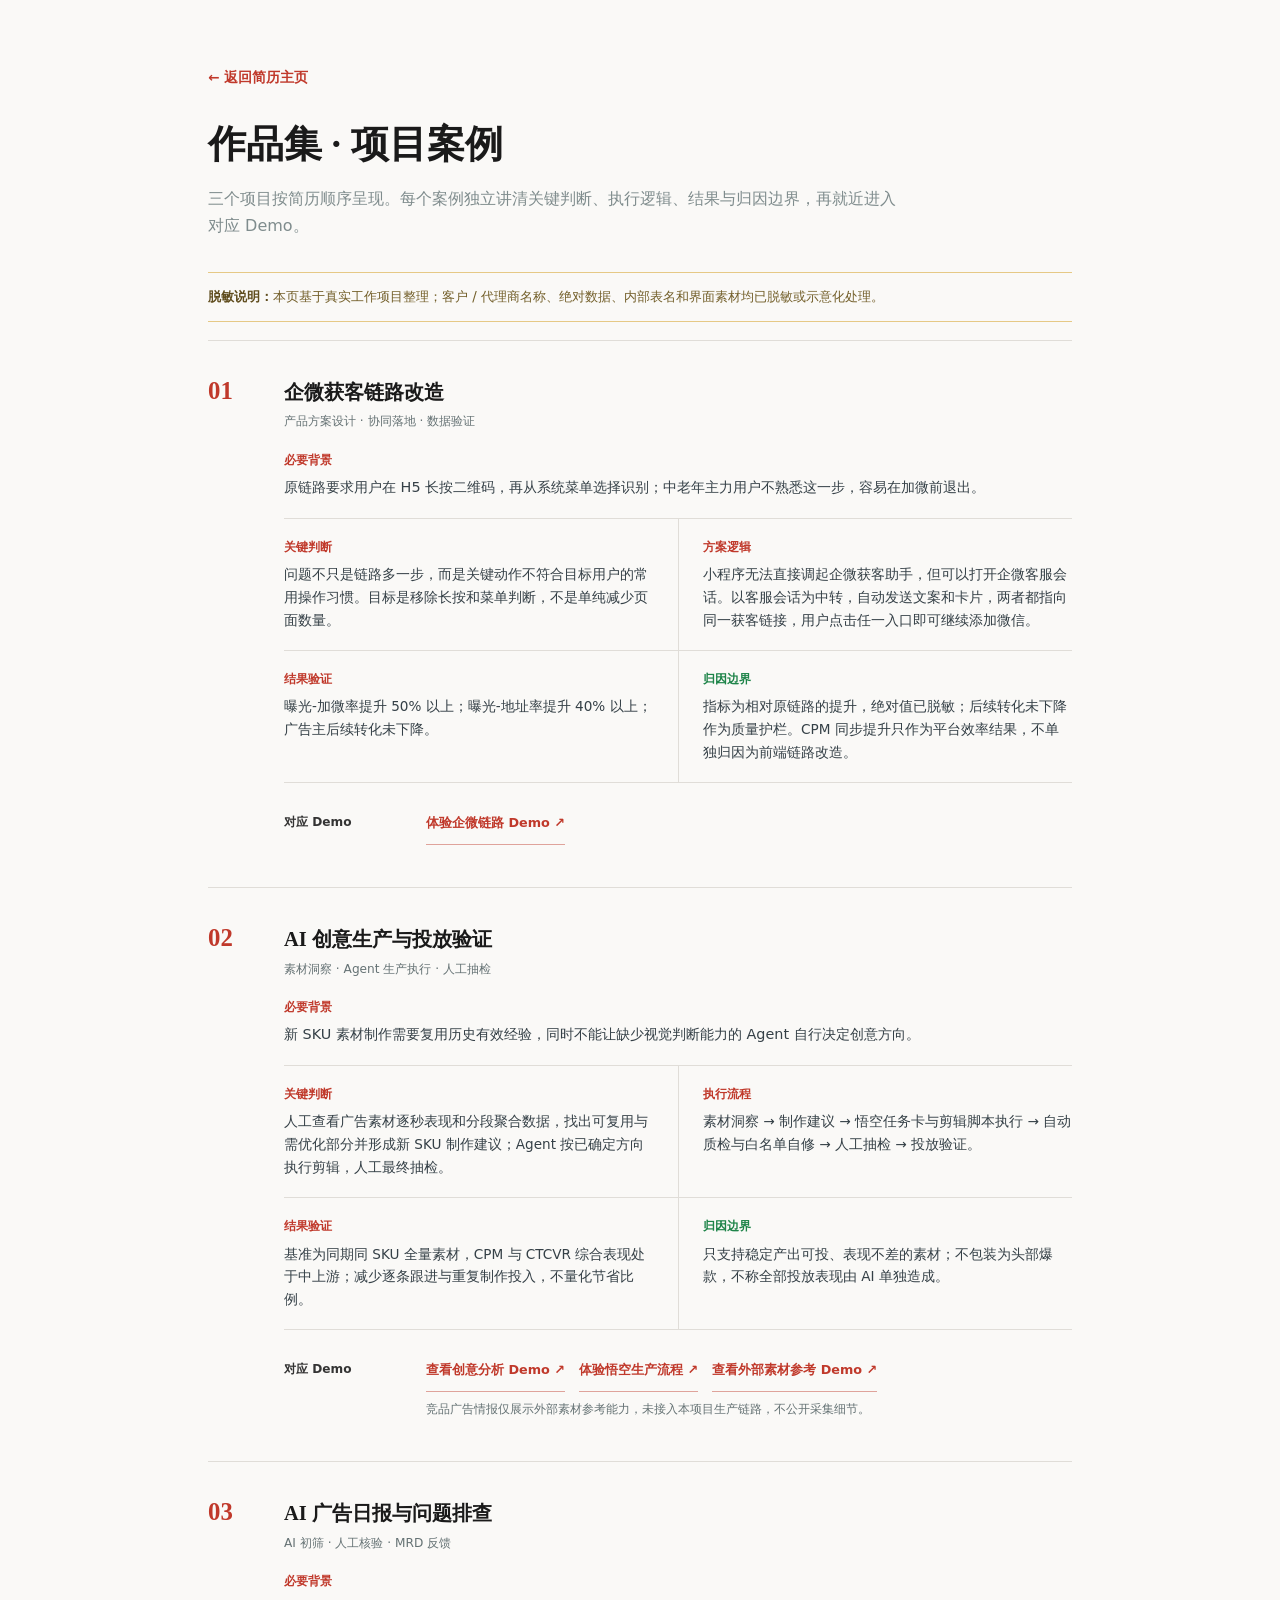
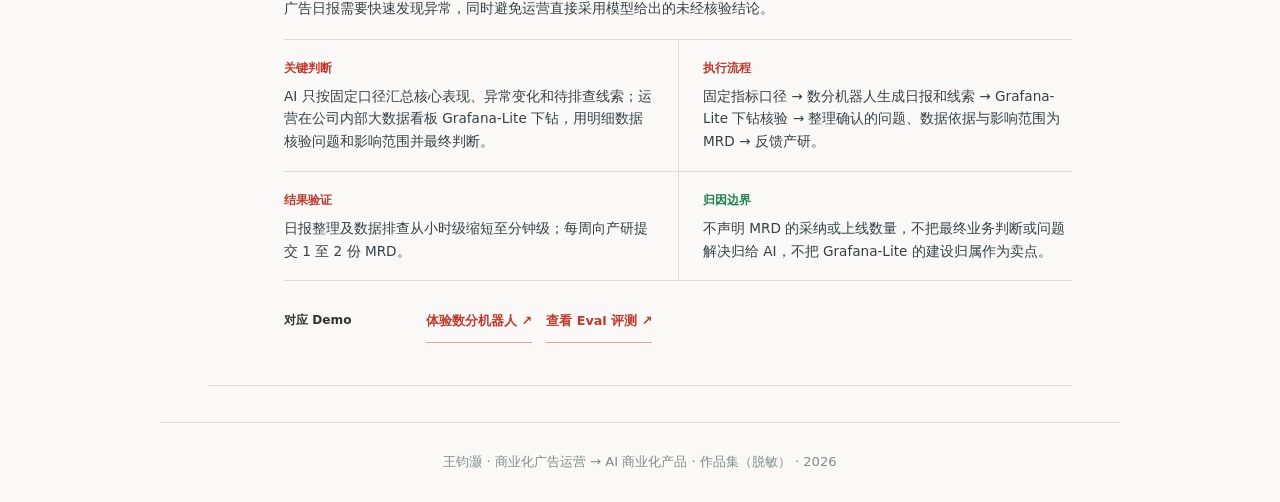
==== commit 2686162e: "fix: harden portfolio reveal and accessibility" ====
--- a/cases.html
+++ b/cases.html
@@ -24,13 +24,14 @@
     .disclaimer{max-width:864px;margin:24px auto 10px;padding:13px 0;border-top:1px solid #e6c986;border-bottom:1px solid #e6c986;font-size:.84rem;color:#735f2a;line-height:1.65}
     .disclaimer strong{color:#5f4c1d}
     .project-list{max-width:864px;margin:18px auto 0;padding:0 0 36px}
-    .project-case{padding:38px 0 42px;border-top:1px solid var(--border);opacity:0;transform:translateY(24px);scroll-margin-top:20px}
-    .project-case.visible{animation:fadeUp .55s ease forwards}
+    .project-case{padding:38px 0 42px;border-top:1px solid var(--border);opacity:1;transform:none;scroll-margin-top:20px}
+    .project-case.reveal-pending{opacity:0;transform:translateY(24px)}
+    .project-case.reveal-pending.visible{animation:fadeUp .55s ease forwards}
     .project-case:last-child{border-bottom:1px solid var(--border)}
     .project-case-head{display:grid;grid-template-columns:58px minmax(0,1fr);gap:18px;align-items:start}
     .project-case-no{font-family:var(--font-display);font-size:1.55rem;line-height:1;color:var(--accent);font-weight:700}
     .project-case-title h2{font-family:var(--font-display);font-size:1.28rem;line-height:1.35;font-weight:700}
-    .project-case-role{margin-top:5px;color:var(--muted);font-size:.76rem}
+    .project-case-role{margin-top:5px;color:#657274;font-size:.76rem}
     .project-context{max-width:760px;margin:19px 0 18px 76px;color:#354047;font-size:.9rem;line-height:1.72}
     .project-label{display:block;margin-bottom:4px;color:var(--accent);font-size:.72rem;font-weight:700}
     .project-detail-grid{display:grid;grid-template-columns:repeat(2,minmax(0,1fr));margin-left:76px;border-top:1px solid var(--border);border-bottom:1px solid var(--border)}
@@ -45,7 +46,7 @@
     .project-demo-links{display:flex;flex-wrap:wrap;gap:8px 14px}
     .project-demo-link{display:inline-flex;align-items:center;min-height:44px;color:var(--accent);font-size:.8rem;font-weight:700;text-decoration:none;border-bottom:1px solid #dfa39b}
     .project-demo-link:hover{text-decoration:underline}
-    .project-demo-note{width:100%;color:var(--muted);font-size:.74rem;line-height:1.6}
+    .project-demo-note{width:100%;color:#657274;font-size:.74rem;line-height:1.6}
     .footer{margin-top:0}
     @media(max-width:960px){
       .disclaimer,.project-list{margin-left:48px;margin-right:48px}
@@ -159,10 +160,34 @@
 <script>
 document.addEventListener('DOMContentLoaded',()=>{
   const els=document.querySelectorAll('[data-reveal]');
-  const io=new IntersectionObserver((entries)=>{
-    entries.forEach(e=>{if(e.isIntersecting){e.target.classList.add('visible');io.unobserve(e.target)}})
-  },{threshold:.08});
-  els.forEach(el=>io.observe(el));
+  const projectCases=document.querySelectorAll('.project-case[data-reveal]');
+  const showProjectCases=()=>projectCases.forEach(el=>{
+    el.classList.remove('reveal-pending');
+    el.classList.add('visible');
+  });
+  if(typeof IntersectionObserver!=='function'){
+    showProjectCases();
+    return;
+  }
+  let io;
+  try{
+    io=new IntersectionObserver((entries)=>{
+      entries.forEach(e=>{if(e.isIntersecting){
+        e.target.classList.add('visible');
+        if(e.target.classList.contains('project-case')){
+          const finishReveal=()=>e.target.classList.remove('reveal-pending');
+          e.target.addEventListener('animationend',finishReveal,{once:true});
+          setTimeout(finishReveal,650);
+        }
+        io.unobserve(e.target);
+      }})
+    },{threshold:.08});
+    projectCases.forEach(el=>el.classList.add('reveal-pending'));
+    els.forEach(el=>io.observe(el));
+  }catch(error){
+    if(io)io.disconnect();
+    showProjectCases();
+  }
 });
 
 </script>
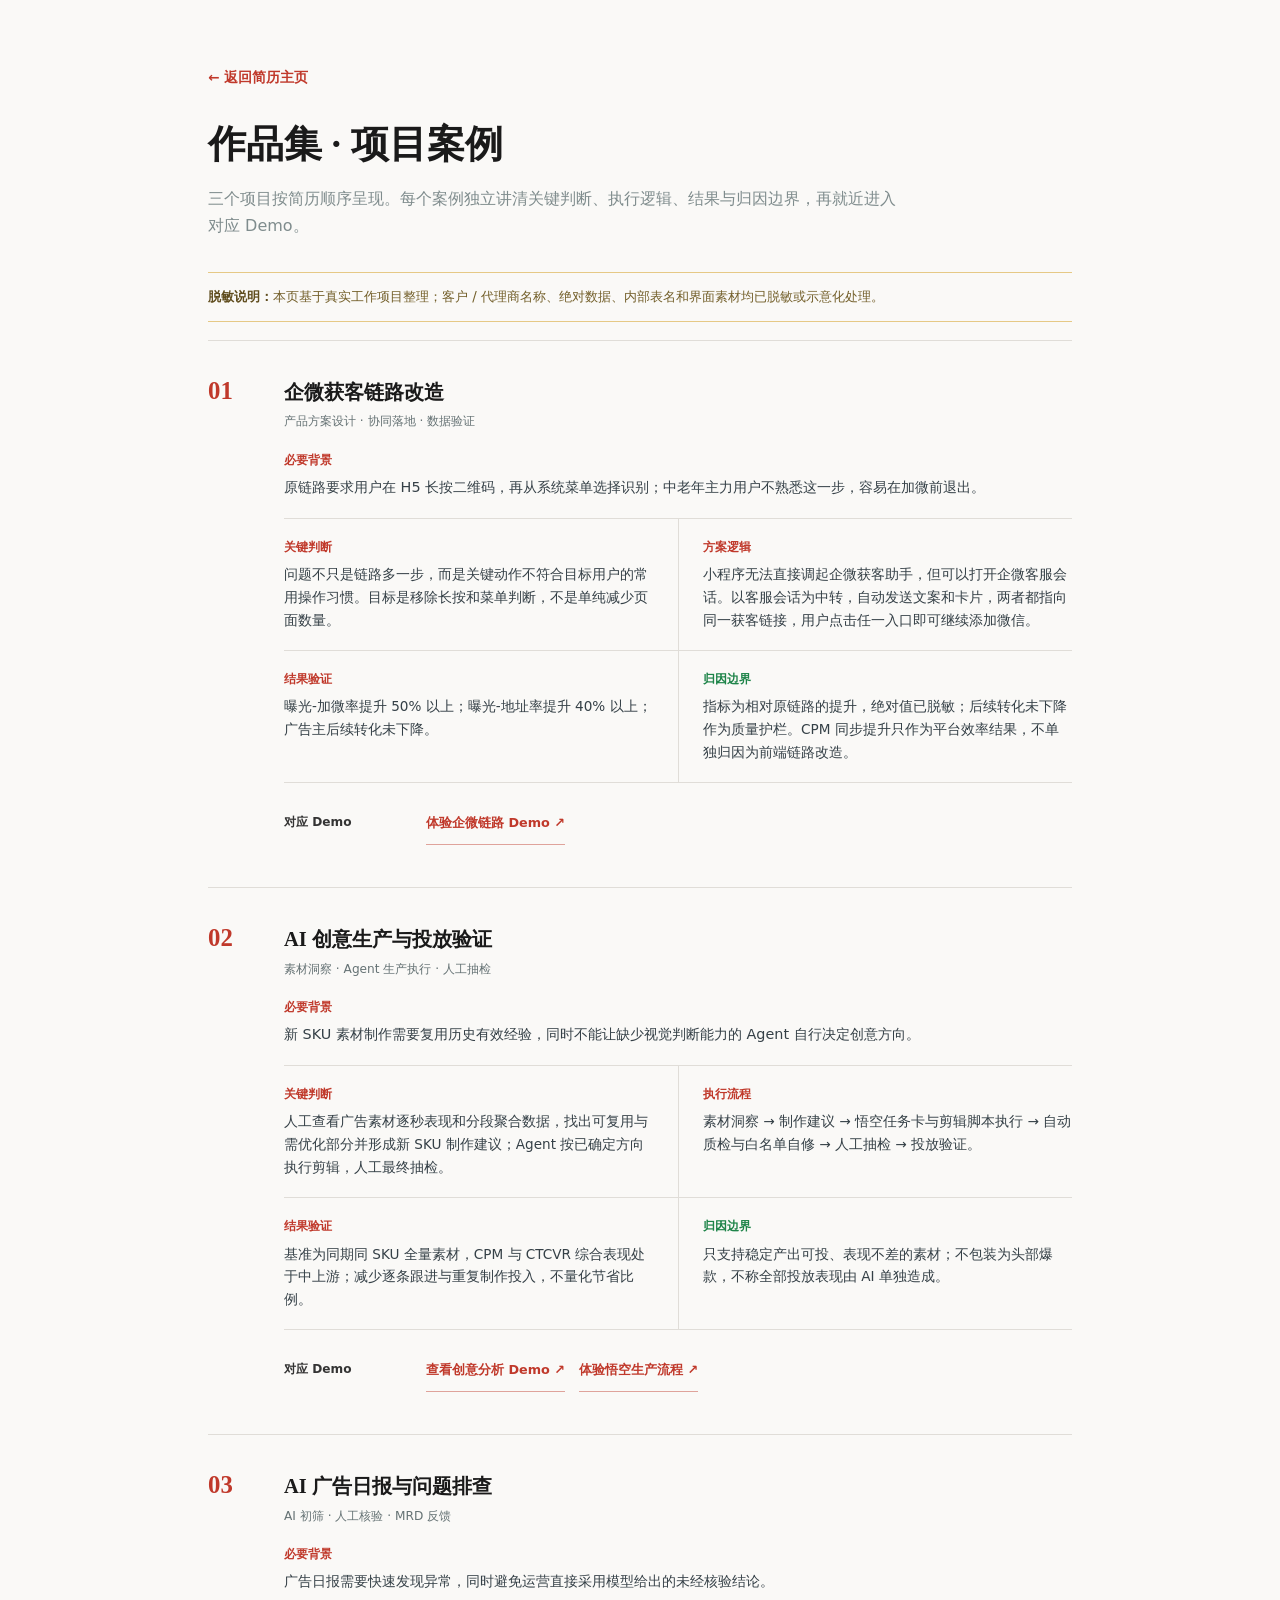
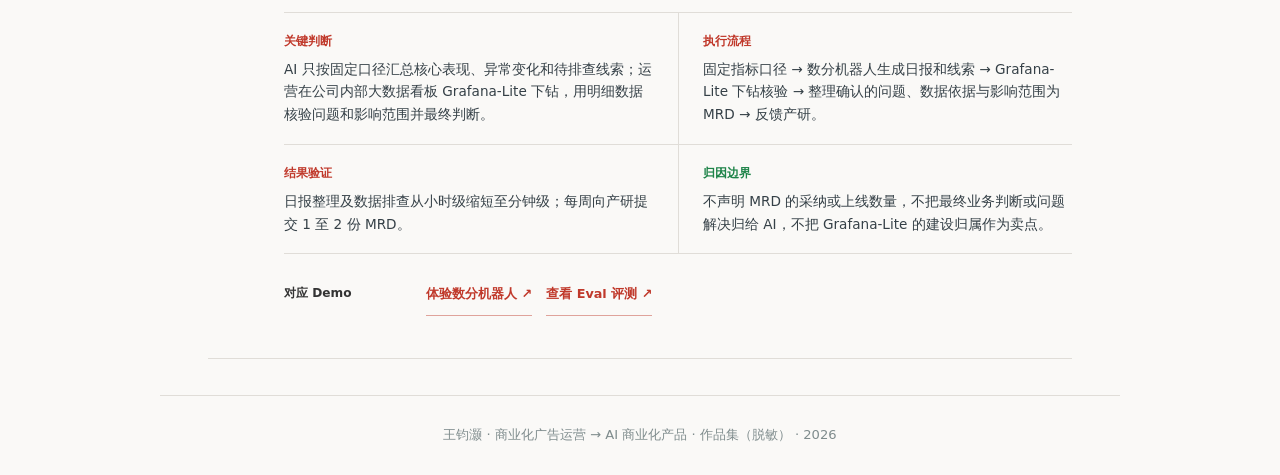
==== commit 01c46acd: "fix: hide competitor intelligence demo from public entry points" ====
--- a/cases.html
+++ b/cases.html
@@ -46,7 +46,6 @@
     .project-demo-links{display:flex;flex-wrap:wrap;gap:8px 14px}
     .project-demo-link{display:inline-flex;align-items:center;min-height:44px;color:var(--accent);font-size:.8rem;font-weight:700;text-decoration:none;border-bottom:1px solid #dfa39b}
     .project-demo-link:hover{text-decoration:underline}
-    .project-demo-note{width:100%;color:#657274;font-size:.74rem;line-height:1.6}
     .footer{margin-top:0}
     @media(max-width:960px){
       .disclaimer,.project-list{margin-left:48px;margin-right:48px}
@@ -124,8 +123,6 @@
       <div class="project-demo-links">
         <a class="project-demo-link" href="demo-creative.html">查看创意分析 Demo ↗</a>
         <a class="project-demo-link" href="demo-wukong.html">体验悟空生产流程 ↗</a>
-        <a class="project-demo-link" href="demo-advideo.html">查看外部素材参考 Demo ↗</a>
-        <p class="project-demo-note">竞品广告情报仅展示外部素材参考能力，未接入本项目生产链路，不公开采集细节。</p>
       </div>
     </nav>
   </article>
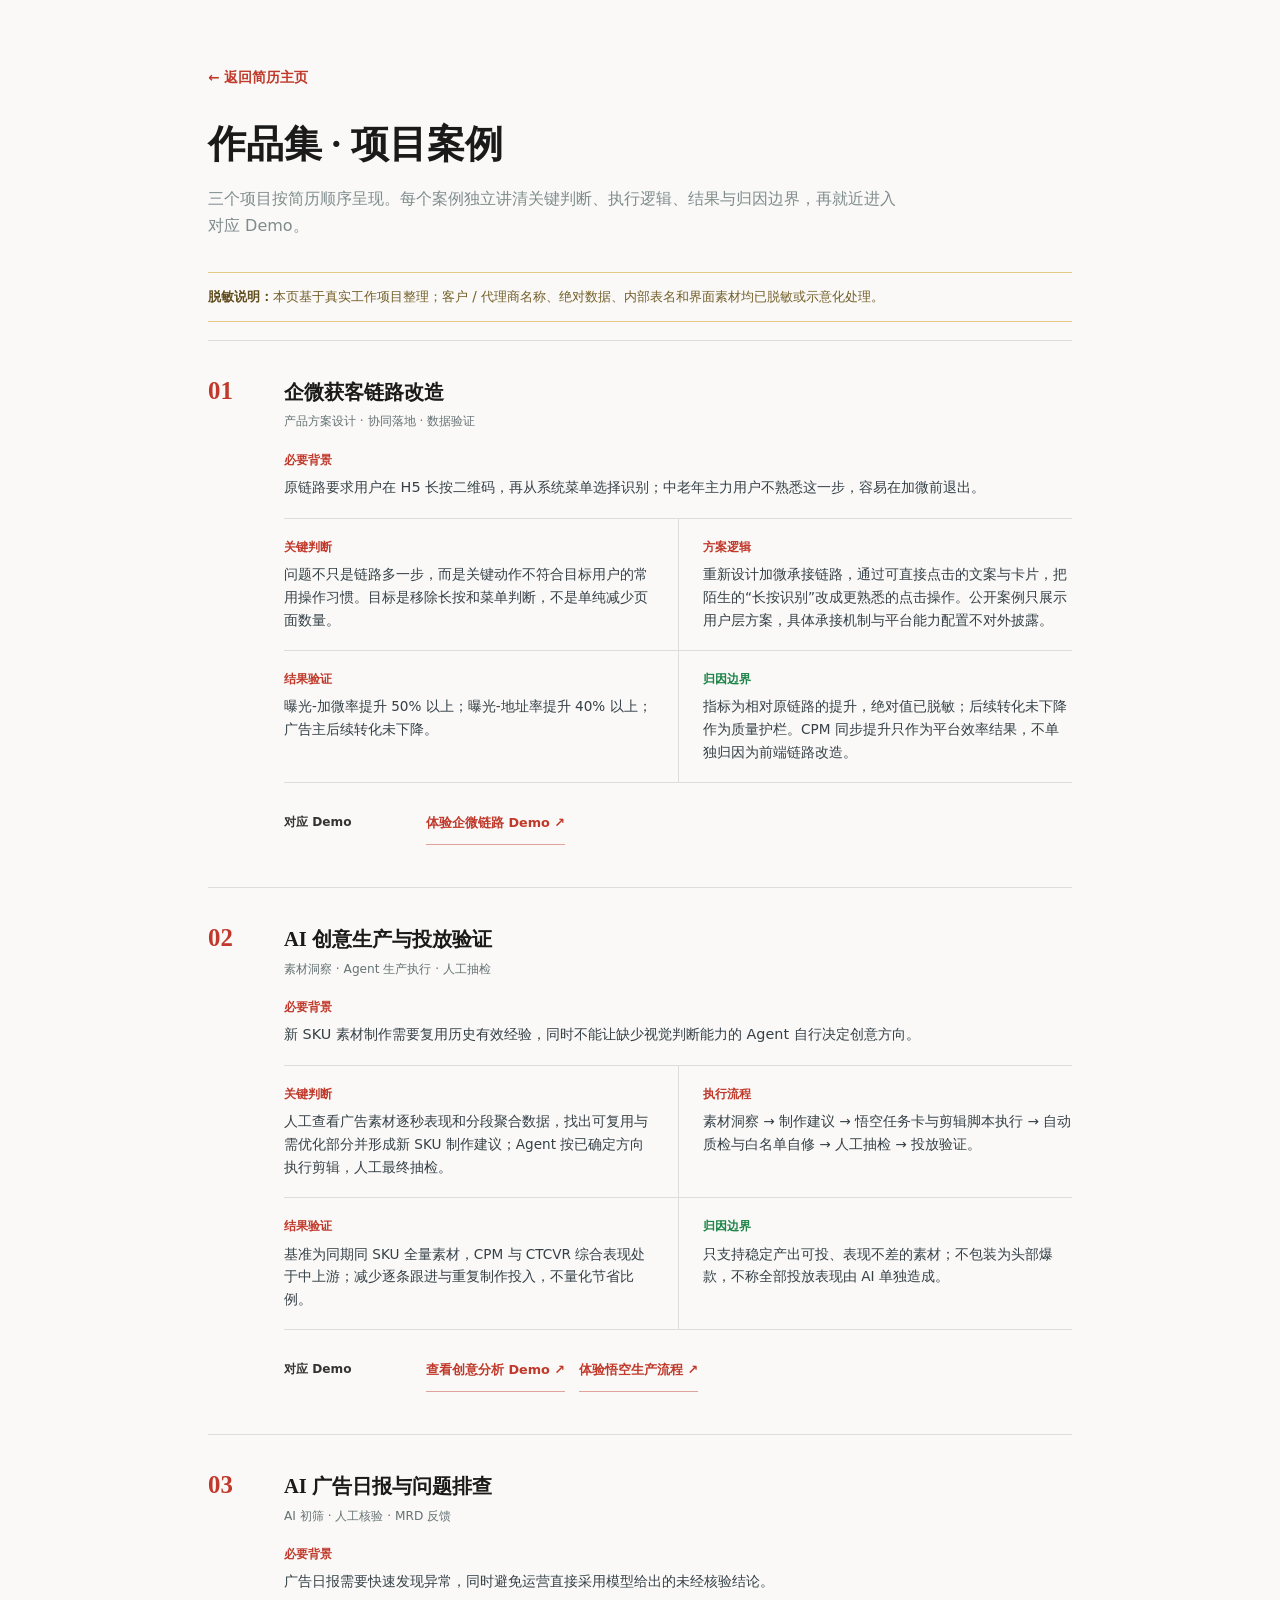
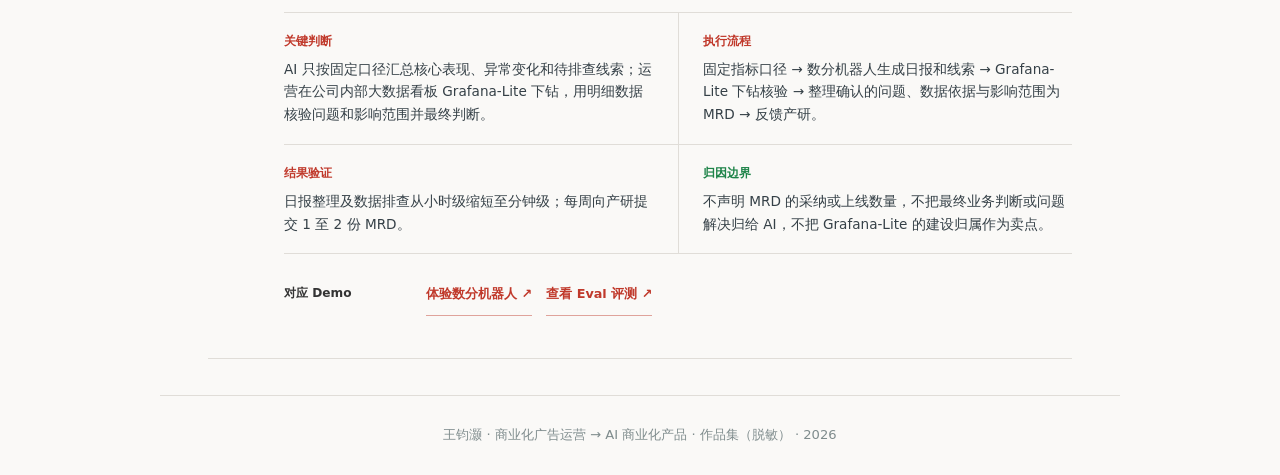
==== commit a2cbfbd1: "Sanitize public analytics demo" ====
--- a/cases.html
+++ b/cases.html
@@ -93,7 +93,7 @@
     <p class="project-context"><span class="project-label">必要背景</span>原链路要求用户在 H5 长按二维码，再从系统菜单选择识别；中老年主力用户不熟悉这一步，容易在加微前退出。</p>
     <div class="project-detail-grid">
       <section class="project-detail"><h3>关键判断</h3><p>问题不只是链路多一步，而是关键动作不符合目标用户的常用操作习惯。目标是移除长按和菜单判断，不是单纯减少页面数量。</p></section>
-      <section class="project-detail"><h3>方案逻辑</h3><p>小程序无法直接调起企微获客助手，但可以打开企微客服会话。以客服会话为中转，自动发送文案和卡片，两者都指向同一获客链接，用户点击任一入口即可继续添加微信。</p></section>
+      <section class="project-detail"><h3>方案逻辑</h3><p>重新设计加微承接链路，通过可直接点击的文案与卡片，把陌生的“长按识别”改成更熟悉的点击操作。公开案例只展示用户层方案，具体承接机制与平台能力配置不对外披露。</p></section>
       <section class="project-detail"><h3>结果验证</h3><p>曝光-加微率提升 50% 以上；曝光-地址率提升 40% 以上；广告主后续转化未下降。</p></section>
       <section class="project-detail attribution"><h3>归因边界</h3><p>指标为相对原链路的提升，绝对值已脱敏；后续转化未下降作为质量护栏。CPM 同步提升只作为平台效率结果，不单独归因为前端链路改造。</p></section>
     </div>
--- a/style.css
+++ b/style.css
@@ -57,14 +57,25 @@
 .hero-text .tagline{font-size:1.05rem;color:var(--muted);margin-bottom:14px}
 .contact-row{display:flex;flex-wrap:wrap;gap:18px;font-size:.88rem;color:var(--muted)}
 .contact-row > *::before{content:'';display:inline-block;width:6px;height:6px;border-radius:50%;background:var(--accent);margin-right:8px;vertical-align:middle}
-.contact-row a{color:inherit;text-decoration:underline;text-decoration-color:rgba(192,57,43,.45);text-underline-offset:3px}
-.contact-row a:hover{color:var(--accent);text-decoration-color:var(--accent)}
-.contact-row a:focus-visible{outline:2px solid var(--accent);outline-offset:3px;border-radius:2px}
 /* 微信：contact-row 内联入口 + 点击弹层 */
-.wechat-trigger{font:inherit;color:inherit;background:none;border:0;padding:0;cursor:pointer;
+.contact-copy,.wechat-trigger{display:inline-flex;align-items:center;gap:6px;font:inherit;color:inherit;background:none;border:0;padding:0;cursor:pointer;appearance:none;
   text-decoration:underline;text-decoration-color:rgba(192,57,43,.45);text-underline-offset:3px}
-.wechat-trigger:hover{color:var(--accent);text-decoration-color:var(--accent)}
-.wechat-trigger:focus-visible{outline:2px solid var(--accent);outline-offset:3px;border-radius:2px}
+.contact-copy:hover,.wechat-trigger:hover{color:var(--accent);text-decoration-color:var(--accent)}
+.contact-copy:focus-visible,.wechat-trigger:focus-visible{outline:2px solid var(--accent);outline-offset:3px;border-radius:2px}
+.copy-icon{position:relative;width:13px;height:13px;flex:none;opacity:.66}
+.copy-icon::before,.copy-icon::after{content:'';position:absolute;width:7px;height:8px;border:1.4px solid currentColor;border-radius:1px;background:var(--paper)}
+.copy-icon::before{left:1px;top:3px}
+.copy-icon::after{left:4px;top:0}
+.wechat-chevron{width:7px;height:7px;flex:none;border-right:1.5px solid currentColor;border-bottom:1.5px solid currentColor;transform:translateY(-2px) rotate(45deg)}
+.contact-copy-status{position:fixed;left:50%;bottom:max(24px,env(safe-area-inset-bottom));z-index:1100;transform:translate(-50%,8px);opacity:0;
+  padding:8px 12px;border:1px solid #bed8ce;border-radius:5px;background:#f3faf7;color:#196c5b;box-shadow:0 8px 24px rgba(25,34,46,.14);
+  font-size:.8rem;font-weight:650;line-height:1.4;white-space:nowrap;pointer-events:none;transition:opacity .16s ease,transform .16s ease}
+.contact-copy-status::before{content:'\2713';margin-right:6px;font-weight:800}
+.contact-copy-status.is-visible{opacity:1;transform:translate(-50%,0)}
+.contact-copy-status.is-error{border-color:#efc4be;background:#fff4f2;color:var(--accent)}
+.contact-copy-status.is-error::before{content:'!'}
+.contact-copy-status[hidden]{display:none}
+@media(prefers-reduced-motion:reduce){.contact-copy-status{transition:none}}
 .wechat-dialog{border:0;padding:0;margin:auto;background:transparent;width:min(92vw,320px);max-width:none}
 .wechat-dialog::backdrop{background:rgba(25,34,46,.55)}
 .wechat-card{background:#fff;border:1px solid var(--border);border-radius:var(--radius);
@@ -229,6 +240,8 @@
 @media(max-width:640px){
   .hero{flex-direction:column;text-align:center;padding:28px 20px 20px;gap:14px}
   .contact-row{justify-content:center}
+  .contact-copy,.wechat-trigger{min-height:44px;padding:7px 0}
+  .contact-copy-status{max-width:calc(100vw - 40px);white-space:normal;text-align:center}
   .wechat-card img{width:min(calc(92vw - 48px),230px);height:min(calc(92vw - 48px),230px)}
   .bento{grid-template-columns:1fr}
   .info-grid{grid-template-columns:1fr}
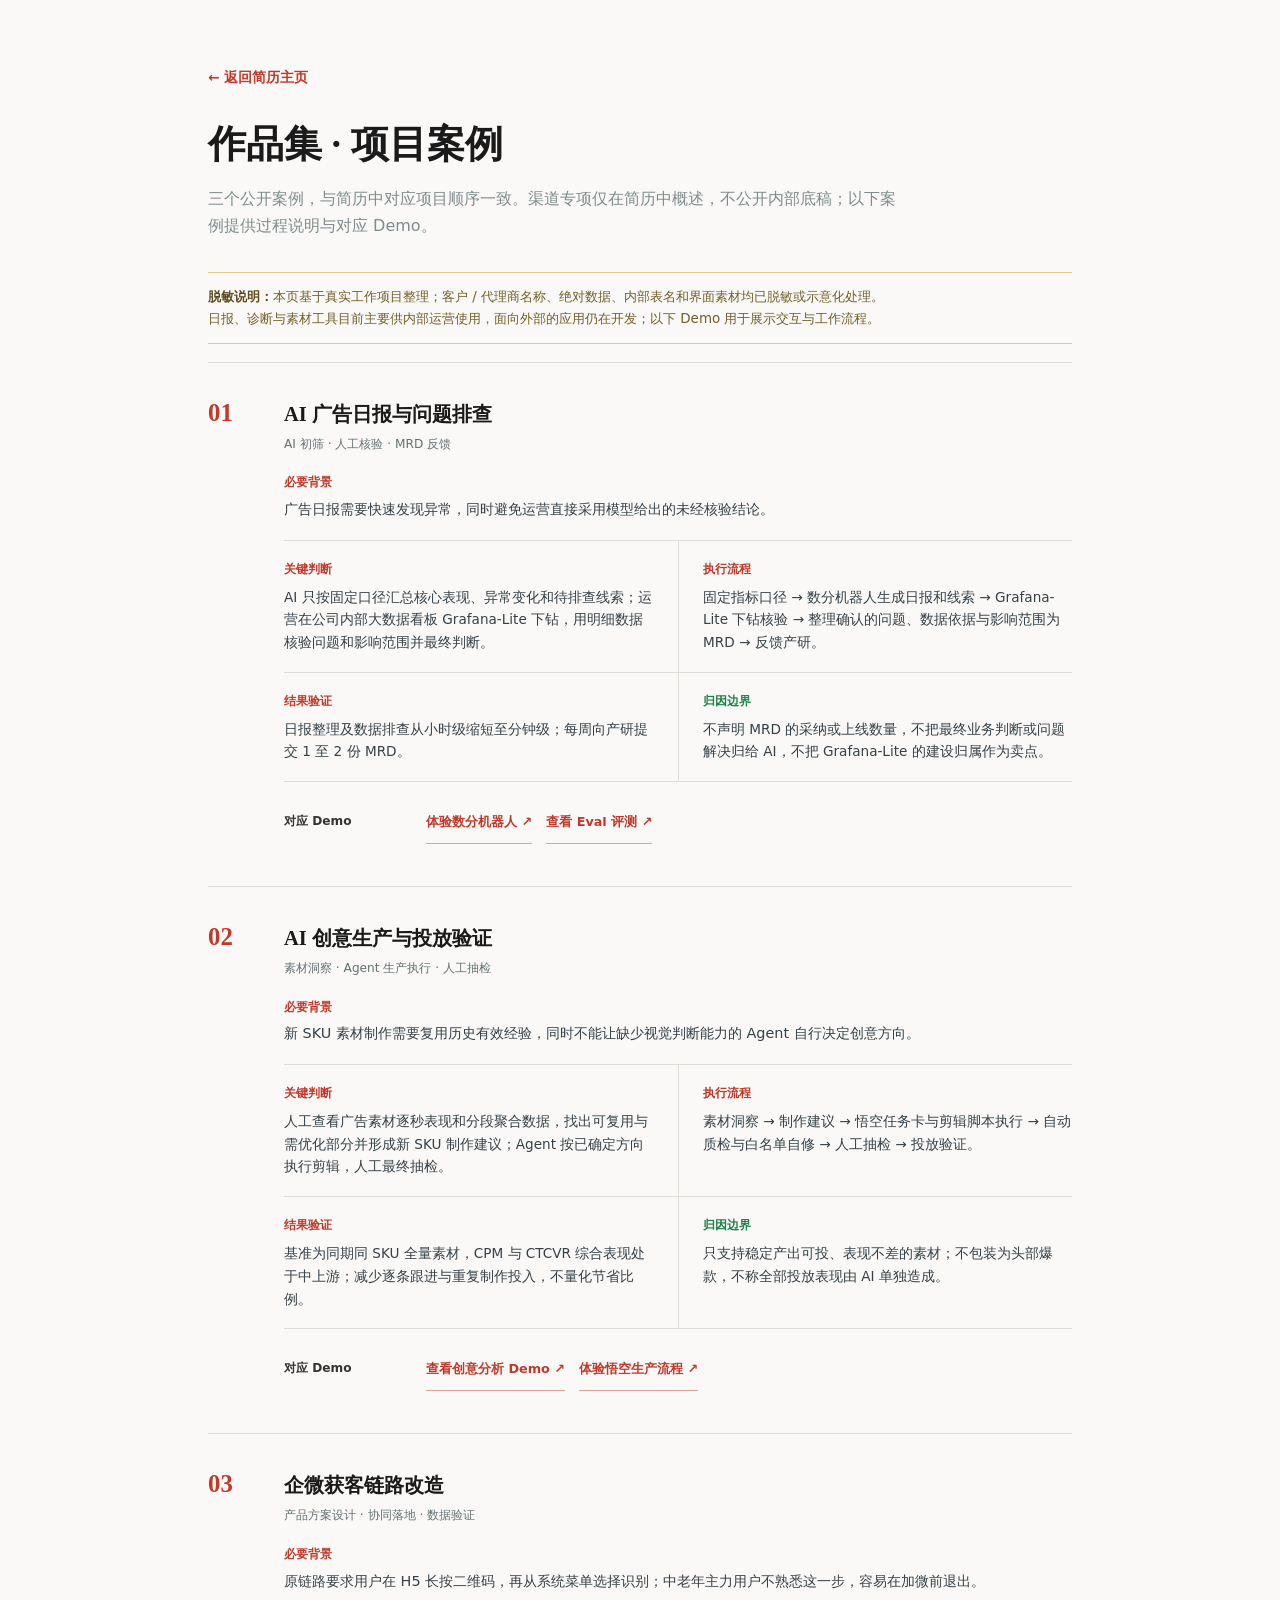
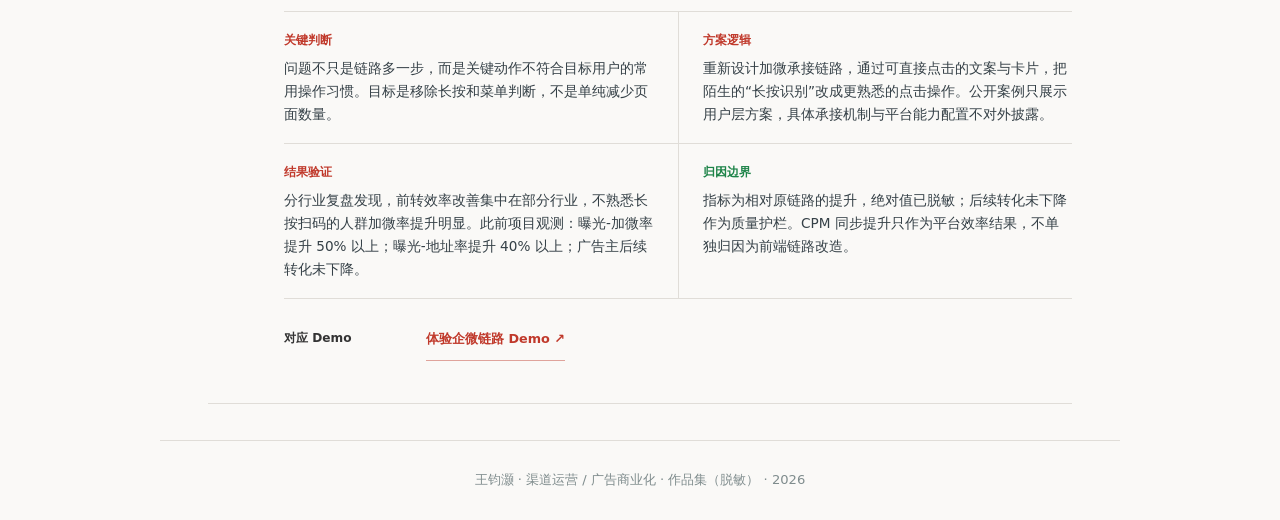
==== commit cb471fc2: "Publish channel-focused resume and source-aware demo navigation" ====
--- a/cases.html
+++ b/cases.html
@@ -4,16 +4,17 @@
   <meta charset="UTF-8">
   <meta name="viewport" content="width=device-width,initial-scale=1.0">
   <title>王钧灏 - 作品集：三个项目案例</title>
-  <meta name="description" content="王钧灏作品集：企微获客链路、AI 创意生产与投放验证、AI 广告日报与问题排查。每个案例讲清背景、关键判断、执行逻辑、结果验证和归因边界。">
+  <meta name="description" content="王钧灏作品集：AI 广告日报与问题排查、AI 创意生产与投放验证、企微获客链路改造。AI 工具主要供内部运营使用，外部应用仍在开发。">
   <link rel="icon" href="favicon.svg" type="image/svg+xml">
   <link rel="icon" href="favicon.png" type="image/png" sizes="256x256">
   <meta property="og:type" content="website">
   <meta property="og:title" content="王钧灏 · 作品集：三个项目案例">
-  <meta property="og:description" content="三个完整项目案例，按简历顺序呈现；对应 Demo 就近放在案例末尾。">
+  <meta property="og:description" content="三个公开项目案例，与简历中对应项目顺序一致；对应 Demo 就近放在案例末尾。">
   <meta property="og:image" content="https://kinghowang.github.io/kingho-resume/og-image.png">
   <meta property="og:url" content="https://kinghowang.github.io/kingho-resume/cases.html">
   <meta name="twitter:card" content="summary_large_image">
   <link rel="stylesheet" href="style.css">
+  <script src="demo-nav.js" defer></script>
   <style>
     :root{--c-green:#1e8449;--c-amber:#b9770e}
     .page-head{max-width:960px;margin:0 auto;padding:56px 48px 8px}
@@ -72,38 +73,42 @@
 <body>
 
 <header class="page-head" data-reveal>
-  <a class="back-link" href="index.html">← 返回简历主页</a>
+  <a class="back-link" href="index.html" data-page-back>← 返回简历主页</a>
   <h1>作品集 · 项目案例</h1>
-  <p class="sub">三个项目按简历顺序呈现。每个案例独立讲清关键判断、执行逻辑、结果与归因边界，再就近进入对应 Demo。</p>
+  <p class="sub">三个公开案例，与简历中对应项目顺序一致。渠道专项仅在简历中概述，不公开内部底稿；以下案例提供过程说明与对应 Demo。</p>
 </header>
 
 <div class="disclaimer" data-reveal>
   <strong>脱敏说明：</strong>本页基于真实工作项目整理；客户 / 代理商名称、绝对数据、内部表名和界面素材均已脱敏或示意化处理。
+  <p>日报、诊断与素材工具目前主要供内部运营使用，面向外部的应用仍在开发；以下 Demo 用于展示交互与工作流程。</p>
 </div>
 
 <main class="project-list" aria-label="项目案例">
-  <article class="project-case" id="case-lianlu" data-testid="project-case" data-reveal>
+  <article class="project-case" id="case-analytics" data-testid="project-case" data-reveal>
     <header class="project-case-head">
       <div class="project-case-no" aria-hidden="true">01</div>
       <div class="project-case-title">
-        <h2>企微获客链路改造</h2>
-        <p class="project-case-role">产品方案设计 · 协同落地 · 数据验证</p>
+        <h2>AI 广告日报与问题排查</h2>
+        <p class="project-case-role">AI 初筛 · 人工核验 · MRD 反馈</p>
       </div>
     </header>
-    <p class="project-context"><span class="project-label">必要背景</span>原链路要求用户在 H5 长按二维码，再从系统菜单选择识别；中老年主力用户不熟悉这一步，容易在加微前退出。</p>
+    <p class="project-context"><span class="project-label">必要背景</span>广告日报需要快速发现异常，同时避免运营直接采用模型给出的未经核验结论。</p>
     <div class="project-detail-grid">
-      <section class="project-detail"><h3>关键判断</h3><p>问题不只是链路多一步，而是关键动作不符合目标用户的常用操作习惯。目标是移除长按和菜单判断，不是单纯减少页面数量。</p></section>
-      <section class="project-detail"><h3>方案逻辑</h3><p>重新设计加微承接链路，通过可直接点击的文案与卡片，把陌生的“长按识别”改成更熟悉的点击操作。公开案例只展示用户层方案，具体承接机制与平台能力配置不对外披露。</p></section>
-      <section class="project-detail"><h3>结果验证</h3><p>曝光-加微率提升 50% 以上；曝光-地址率提升 40% 以上；广告主后续转化未下降。</p></section>
-      <section class="project-detail attribution"><h3>归因边界</h3><p>指标为相对原链路的提升，绝对值已脱敏；后续转化未下降作为质量护栏。CPM 同步提升只作为平台效率结果，不单独归因为前端链路改造。</p></section>
+      <section class="project-detail"><h3>关键判断</h3><p>AI 只按固定口径汇总核心表现、异常变化和待排查线索；运营在公司内部大数据看板 Grafana-Lite 下钻，用明细数据核验问题和影响范围并最终判断。</p></section>
+      <section class="project-detail"><h3>执行流程</h3><p>固定指标口径 → 数分机器人生成日报和线索 → Grafana-Lite 下钻核验 → 整理确认的问题、数据依据与影响范围为 MRD → 反馈产研。</p></section>
+      <section class="project-detail"><h3>结果验证</h3><p>日报整理及数据排查从小时级缩短至分钟级；每周向产研提交 1 至 2 份 MRD。</p></section>
+      <section class="project-detail attribution"><h3>归因边界</h3><p>不声明 MRD 的采纳或上线数量，不把最终业务判断或问题解决归给 AI，不把 Grafana-Lite 的建设归属作为卖点。</p></section>
     </div>
-    <nav class="project-demos" aria-label="企微获客链路改造对应 Demo">
+    <nav class="project-demos" aria-label="AI 广告日报与问题排查对应 Demo">
       <p class="project-demos-title">对应 Demo</p>
-      <div class="project-demo-links"><a class="project-demo-link" href="demo-wecom-flow.html">体验企微链路 Demo ↗</a></div>
+      <div class="project-demo-links">
+        <a class="project-demo-link" href="demo-shufen.html?from=cases">体验数分机器人 ↗</a>
+        <a class="project-demo-link" href="demo-eval.html?from=cases">查看 Eval 评测 ↗</a>
+      </div>
     </nav>
   </article>
 
-  <article class="project-case" data-testid="project-case" data-reveal>
+  <article class="project-case" id="case-creative" data-testid="project-case" data-reveal>
     <header class="project-case-head">
       <div class="project-case-no" aria-hidden="true">02</div>
       <div class="project-case-title">
@@ -121,38 +126,35 @@
     <nav class="project-demos" aria-label="AI 创意生产与投放验证对应 Demo">
       <p class="project-demos-title">对应 Demo</p>
       <div class="project-demo-links">
-        <a class="project-demo-link" href="demo-creative.html">查看创意分析 Demo ↗</a>
-        <a class="project-demo-link" href="demo-wukong.html">体验悟空生产流程 ↗</a>
+        <a class="project-demo-link" href="demo-creative.html?from=cases">查看创意分析 Demo ↗</a>
+        <a class="project-demo-link" href="demo-wukong.html?from=cases">体验悟空生产流程 ↗</a>
       </div>
     </nav>
   </article>
 
-  <article class="project-case" data-testid="project-case" data-reveal>
+  <article class="project-case" id="case-lianlu" data-testid="project-case" data-reveal>
     <header class="project-case-head">
       <div class="project-case-no" aria-hidden="true">03</div>
       <div class="project-case-title">
-        <h2>AI 广告日报与问题排查</h2>
-        <p class="project-case-role">AI 初筛 · 人工核验 · MRD 反馈</p>
+        <h2>企微获客链路改造</h2>
+        <p class="project-case-role">产品方案设计 · 协同落地 · 数据验证</p>
       </div>
     </header>
-    <p class="project-context"><span class="project-label">必要背景</span>广告日报需要快速发现异常，同时避免运营直接采用模型给出的未经核验结论。</p>
+    <p class="project-context"><span class="project-label">必要背景</span>原链路要求用户在 H5 长按二维码，再从系统菜单选择识别；中老年主力用户不熟悉这一步，容易在加微前退出。</p>
     <div class="project-detail-grid">
-      <section class="project-detail"><h3>关键判断</h3><p>AI 只按固定口径汇总核心表现、异常变化和待排查线索；运营在公司内部大数据看板 Grafana-Lite 下钻，用明细数据核验问题和影响范围并最终判断。</p></section>
-      <section class="project-detail"><h3>执行流程</h3><p>固定指标口径 → 数分机器人生成日报和线索 → Grafana-Lite 下钻核验 → 整理确认的问题、数据依据与影响范围为 MRD → 反馈产研。</p></section>
-      <section class="project-detail"><h3>结果验证</h3><p>日报整理及数据排查从小时级缩短至分钟级；每周向产研提交 1 至 2 份 MRD。</p></section>
-      <section class="project-detail attribution"><h3>归因边界</h3><p>不声明 MRD 的采纳或上线数量，不把最终业务判断或问题解决归给 AI，不把 Grafana-Lite 的建设归属作为卖点。</p></section>
+      <section class="project-detail"><h3>关键判断</h3><p>问题不只是链路多一步，而是关键动作不符合目标用户的常用操作习惯。目标是移除长按和菜单判断，不是单纯减少页面数量。</p></section>
+      <section class="project-detail"><h3>方案逻辑</h3><p>重新设计加微承接链路，通过可直接点击的文案与卡片，把陌生的“长按识别”改成更熟悉的点击操作。公开案例只展示用户层方案，具体承接机制与平台能力配置不对外披露。</p></section>
+      <section class="project-detail"><h3>结果验证</h3><p>分行业复盘发现，前转效率改善集中在部分行业，不熟悉长按扫码的人群加微率提升明显。此前项目观测：曝光-加微率提升 50% 以上；曝光-地址率提升 40% 以上；广告主后续转化未下降。</p></section>
+      <section class="project-detail attribution"><h3>归因边界</h3><p>指标为相对原链路的提升，绝对值已脱敏；后续转化未下降作为质量护栏。CPM 同步提升只作为平台效率结果，不单独归因为前端链路改造。</p></section>
     </div>
-    <nav class="project-demos" aria-label="AI 广告日报与问题排查对应 Demo">
+    <nav class="project-demos" aria-label="企微获客链路改造对应 Demo">
       <p class="project-demos-title">对应 Demo</p>
-      <div class="project-demo-links">
-        <a class="project-demo-link" href="demo-shufen.html">体验数分机器人 ↗</a>
-        <a class="project-demo-link" href="demo-eval.html">查看 Eval 评测 ↗</a>
-      </div>
+      <div class="project-demo-links"><a class="project-demo-link" href="demo-wecom-flow.html?from=cases">体验企微链路 Demo ↗</a></div>
     </nav>
   </article>
 </main>
 
-<footer class="footer">王钧灏 · 商业化广告运营 → AI 商业化产品 · 作品集（脱敏） · 2026</footer>
+<footer class="footer">王钧灏 · 渠道运营 / 广告商业化 · 作品集（脱敏） · 2026</footer>
 
 <script>
 document.addEventListener('DOMContentLoaded',()=>{
--- a/style.css
+++ b/style.css
@@ -55,7 +55,7 @@
   margin-bottom:6px;
 }
 .hero-text .tagline{font-size:1.05rem;color:var(--muted);margin-bottom:14px}
-.contact-row{display:flex;flex-wrap:wrap;gap:18px;font-size:.88rem;color:var(--muted)}
+.contact-row{display:flex;align-items:center;flex-wrap:wrap;gap:18px;font-size:.88rem;color:var(--muted)}
 .contact-row > *::before{content:'';display:inline-block;width:6px;height:6px;border-radius:50%;background:var(--accent);margin-right:8px;vertical-align:middle}
 /* 微信：contact-row 内联入口 + 点击弹层 */
 .contact-copy,.wechat-trigger{display:inline-flex;align-items:center;gap:6px;font:inherit;color:inherit;background:none;border:0;padding:0;cursor:pointer;appearance:none;
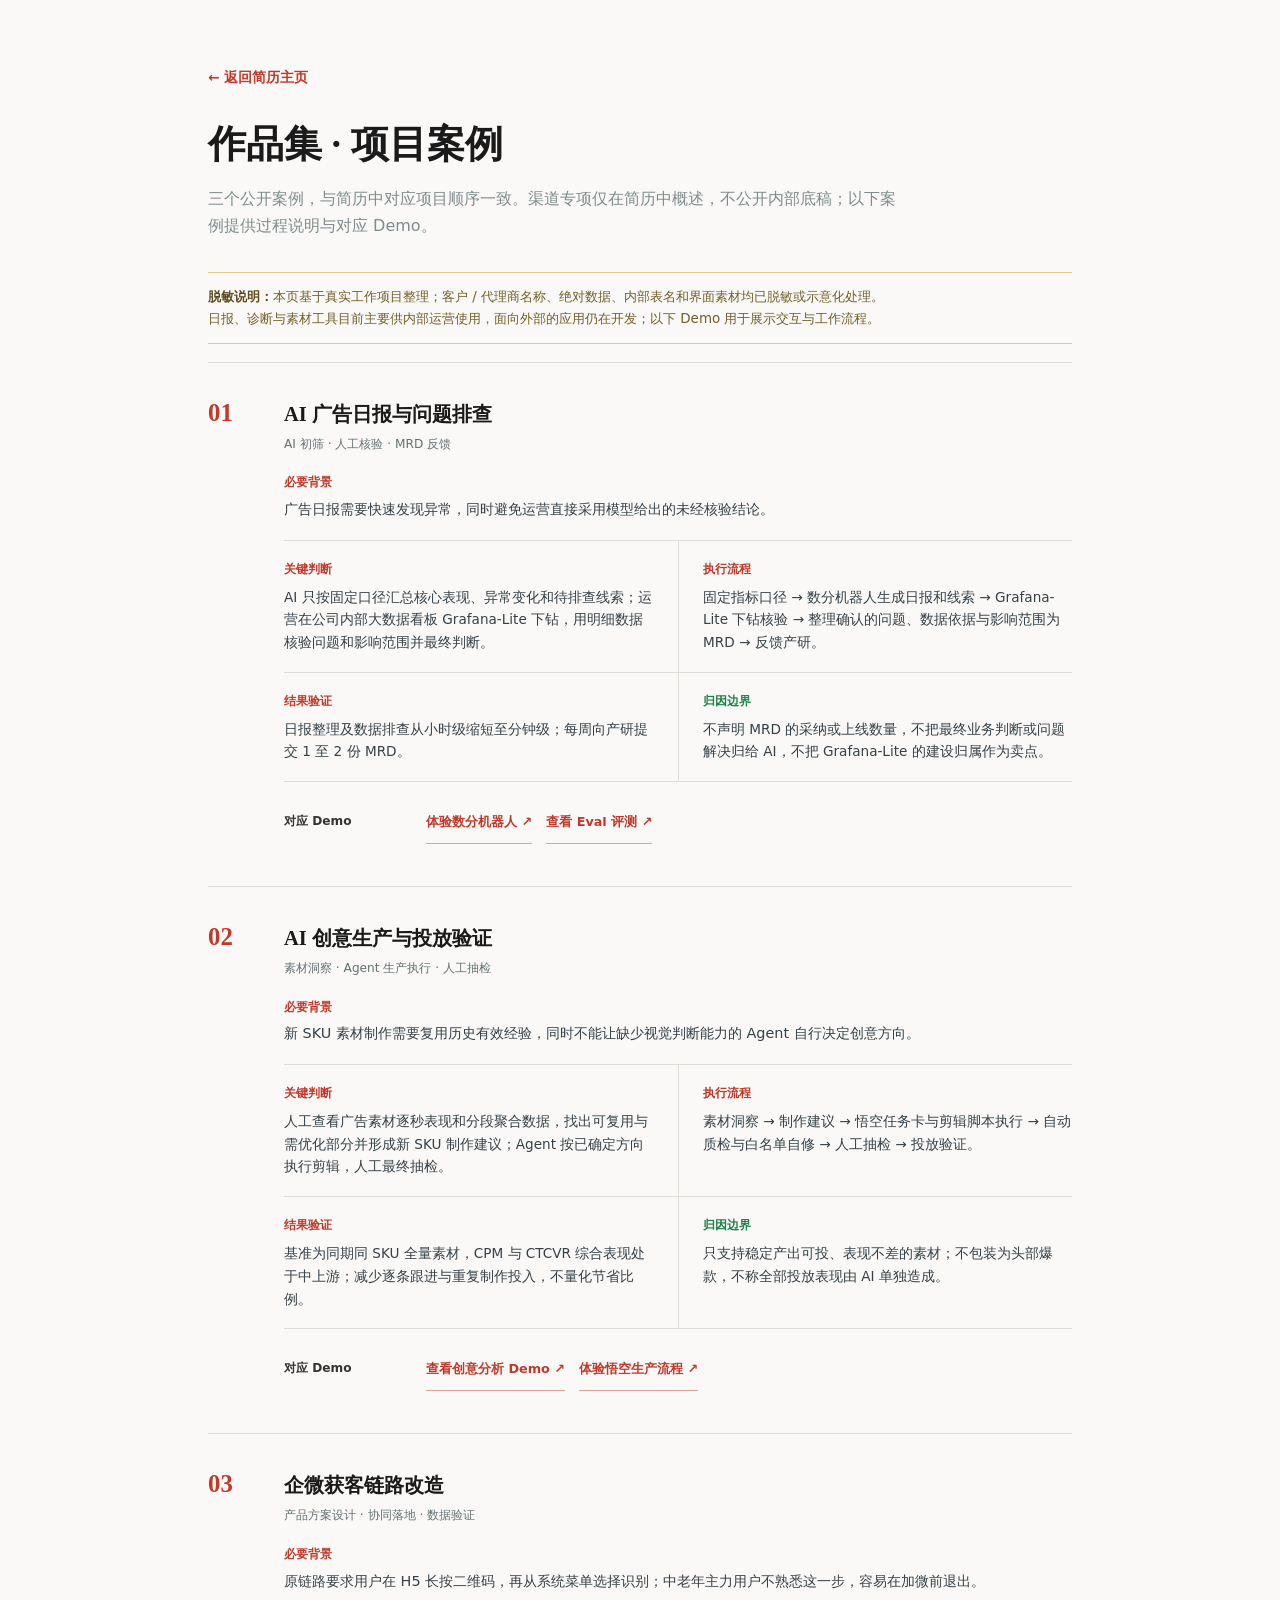
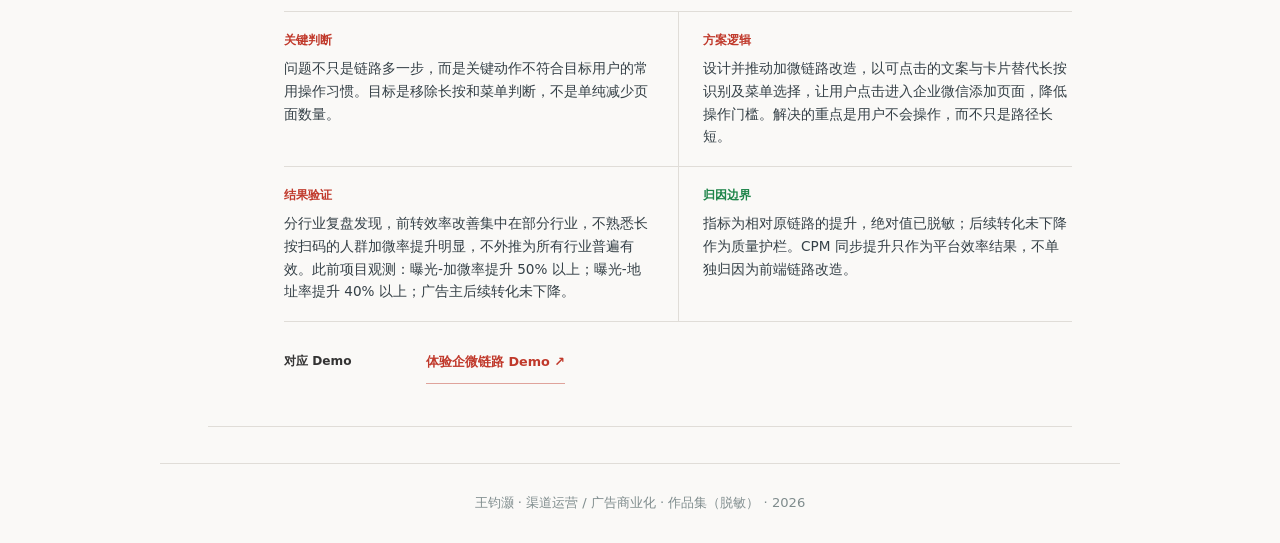
==== commit bbecef9f: "Clarify WeCom acquisition interaction and validation scope" ====
--- a/cases.html
+++ b/cases.html
@@ -143,8 +143,8 @@
     <p class="project-context"><span class="project-label">必要背景</span>原链路要求用户在 H5 长按二维码，再从系统菜单选择识别；中老年主力用户不熟悉这一步，容易在加微前退出。</p>
     <div class="project-detail-grid">
       <section class="project-detail"><h3>关键判断</h3><p>问题不只是链路多一步，而是关键动作不符合目标用户的常用操作习惯。目标是移除长按和菜单判断，不是单纯减少页面数量。</p></section>
-      <section class="project-detail"><h3>方案逻辑</h3><p>重新设计加微承接链路，通过可直接点击的文案与卡片，把陌生的“长按识别”改成更熟悉的点击操作。公开案例只展示用户层方案，具体承接机制与平台能力配置不对外披露。</p></section>
-      <section class="project-detail"><h3>结果验证</h3><p>分行业复盘发现，前转效率改善集中在部分行业，不熟悉长按扫码的人群加微率提升明显。此前项目观测：曝光-加微率提升 50% 以上；曝光-地址率提升 40% 以上；广告主后续转化未下降。</p></section>
+      <section class="project-detail"><h3>方案逻辑</h3><p>设计并推动加微链路改造，以可点击的文案与卡片替代长按识别及菜单选择，让用户点击进入企业微信添加页面，降低操作门槛。解决的重点是用户不会操作，而不只是路径长短。</p></section>
+      <section class="project-detail"><h3>结果验证</h3><p>分行业复盘发现，前转效率改善集中在部分行业，不熟悉长按扫码的人群加微率提升明显，不外推为所有行业普遍有效。此前项目观测：曝光-加微率提升 50% 以上；曝光-地址率提升 40% 以上；广告主后续转化未下降。</p></section>
       <section class="project-detail attribution"><h3>归因边界</h3><p>指标为相对原链路的提升，绝对值已脱敏；后续转化未下降作为质量护栏。CPM 同步提升只作为平台效率结果，不单独归因为前端链路改造。</p></section>
     </div>
     <nav class="project-demos" aria-label="企微获客链路改造对应 Demo">
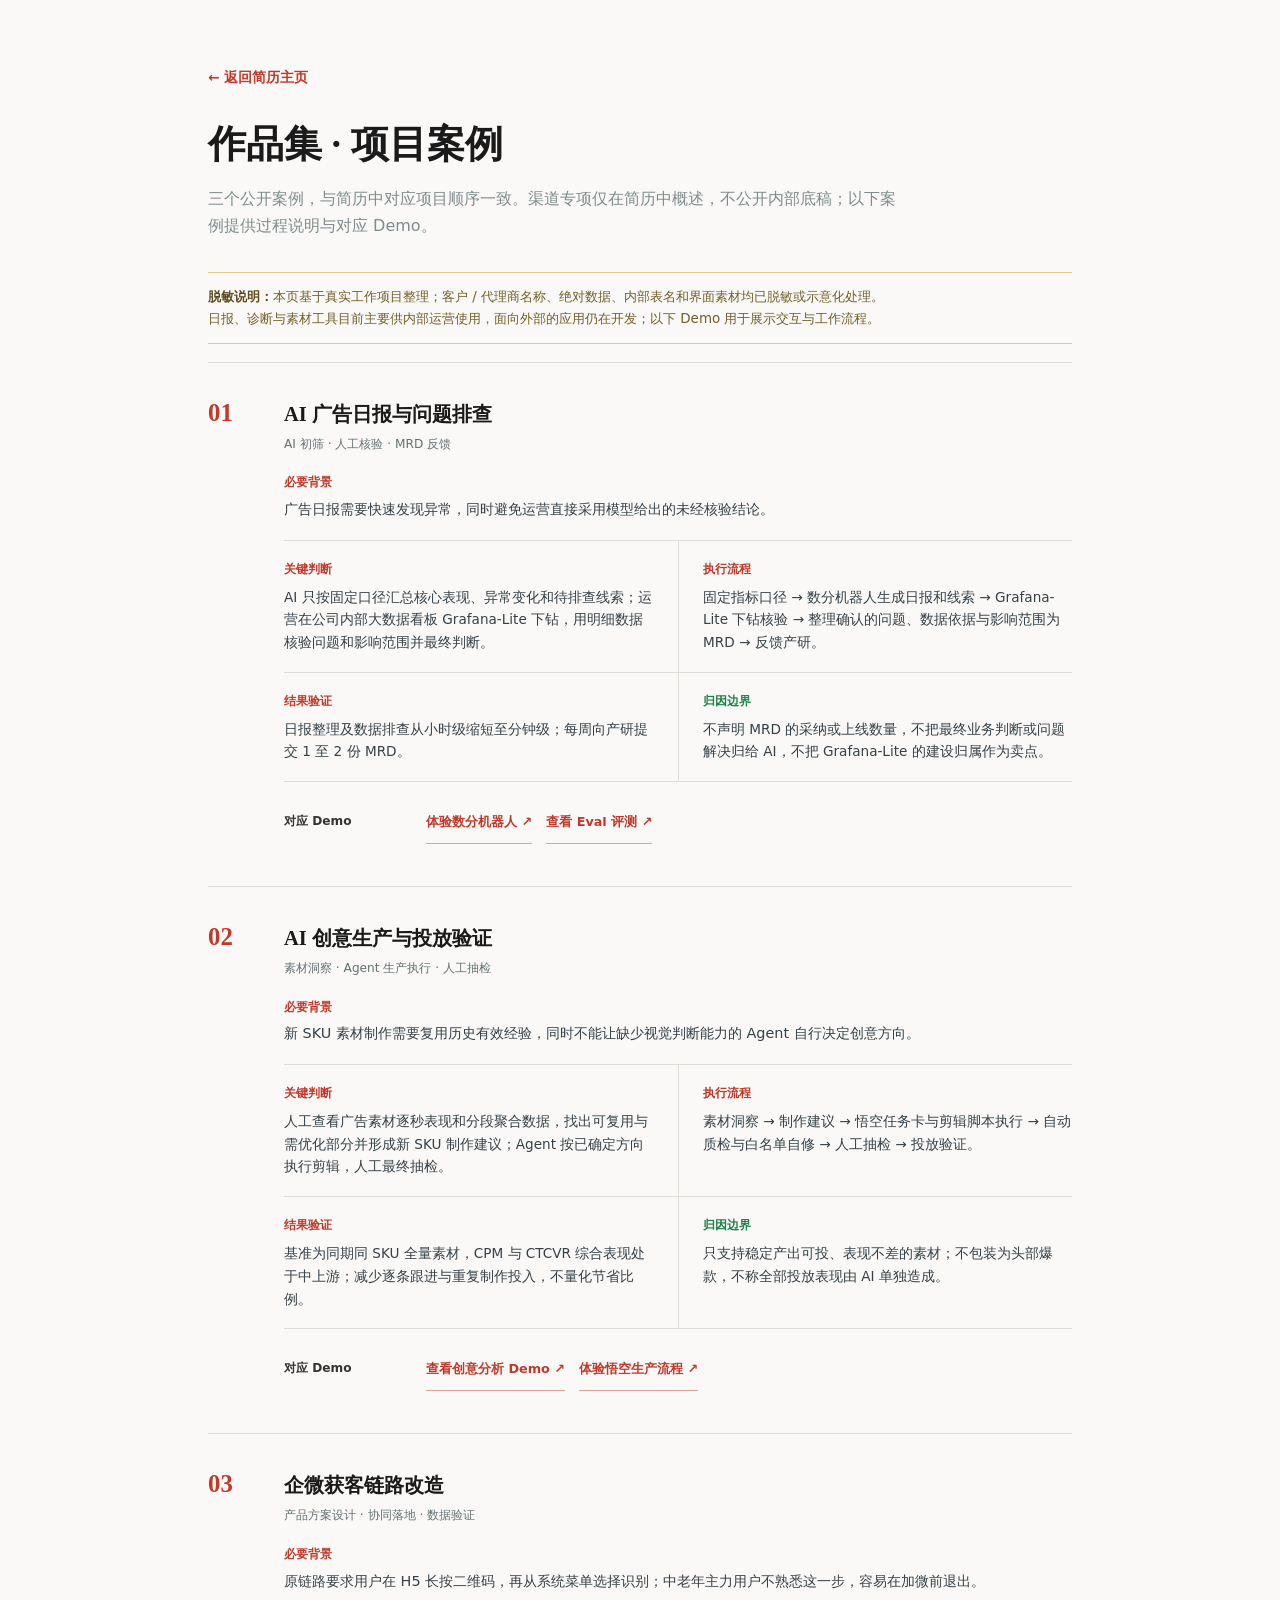
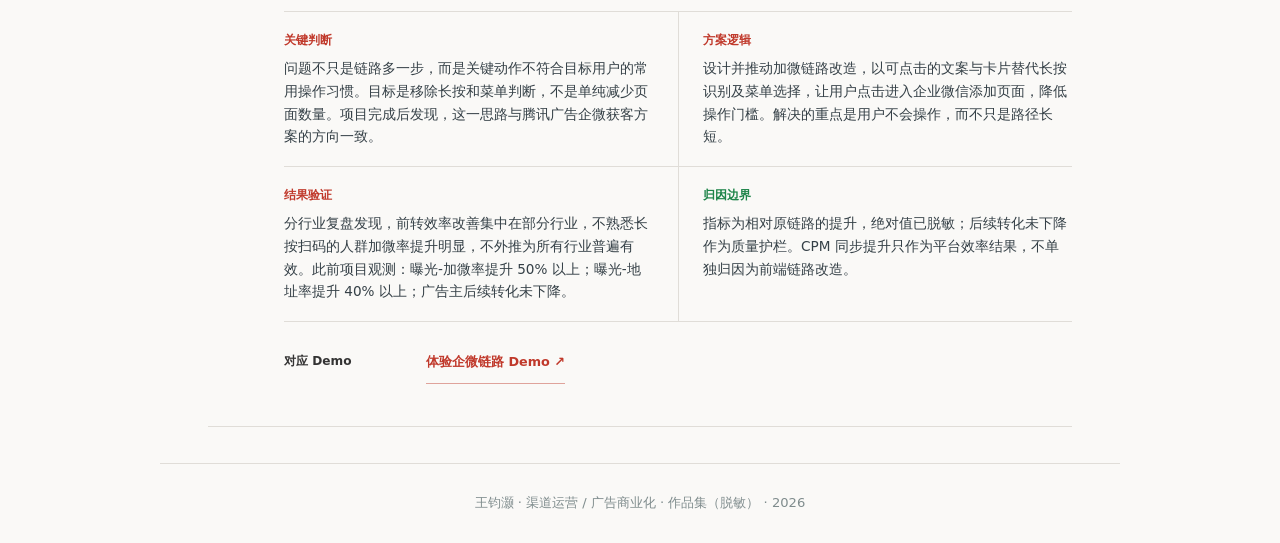
==== commit 9f449200: "Clarify post-project alignment with Tencent acquisition approach" ====
--- a/cases.html
+++ b/cases.html
@@ -142,7 +142,7 @@
     </header>
     <p class="project-context"><span class="project-label">必要背景</span>原链路要求用户在 H5 长按二维码，再从系统菜单选择识别；中老年主力用户不熟悉这一步，容易在加微前退出。</p>
     <div class="project-detail-grid">
-      <section class="project-detail"><h3>关键判断</h3><p>问题不只是链路多一步，而是关键动作不符合目标用户的常用操作习惯。目标是移除长按和菜单判断，不是单纯减少页面数量。</p></section>
+      <section class="project-detail"><h3>关键判断</h3><p>问题不只是链路多一步，而是关键动作不符合目标用户的常用操作习惯。目标是移除长按和菜单判断，不是单纯减少页面数量。项目完成后发现，这一思路与腾讯广告企微获客方案的方向一致。</p></section>
       <section class="project-detail"><h3>方案逻辑</h3><p>设计并推动加微链路改造，以可点击的文案与卡片替代长按识别及菜单选择，让用户点击进入企业微信添加页面，降低操作门槛。解决的重点是用户不会操作，而不只是路径长短。</p></section>
       <section class="project-detail"><h3>结果验证</h3><p>分行业复盘发现，前转效率改善集中在部分行业，不熟悉长按扫码的人群加微率提升明显，不外推为所有行业普遍有效。此前项目观测：曝光-加微率提升 50% 以上；曝光-地址率提升 40% 以上；广告主后续转化未下降。</p></section>
       <section class="project-detail attribution"><h3>归因边界</h3><p>指标为相对原链路的提升，绝对值已脱敏；后续转化未下降作为质量护栏。CPM 同步提升只作为平台效率结果，不单独归因为前端链路改造。</p></section>
